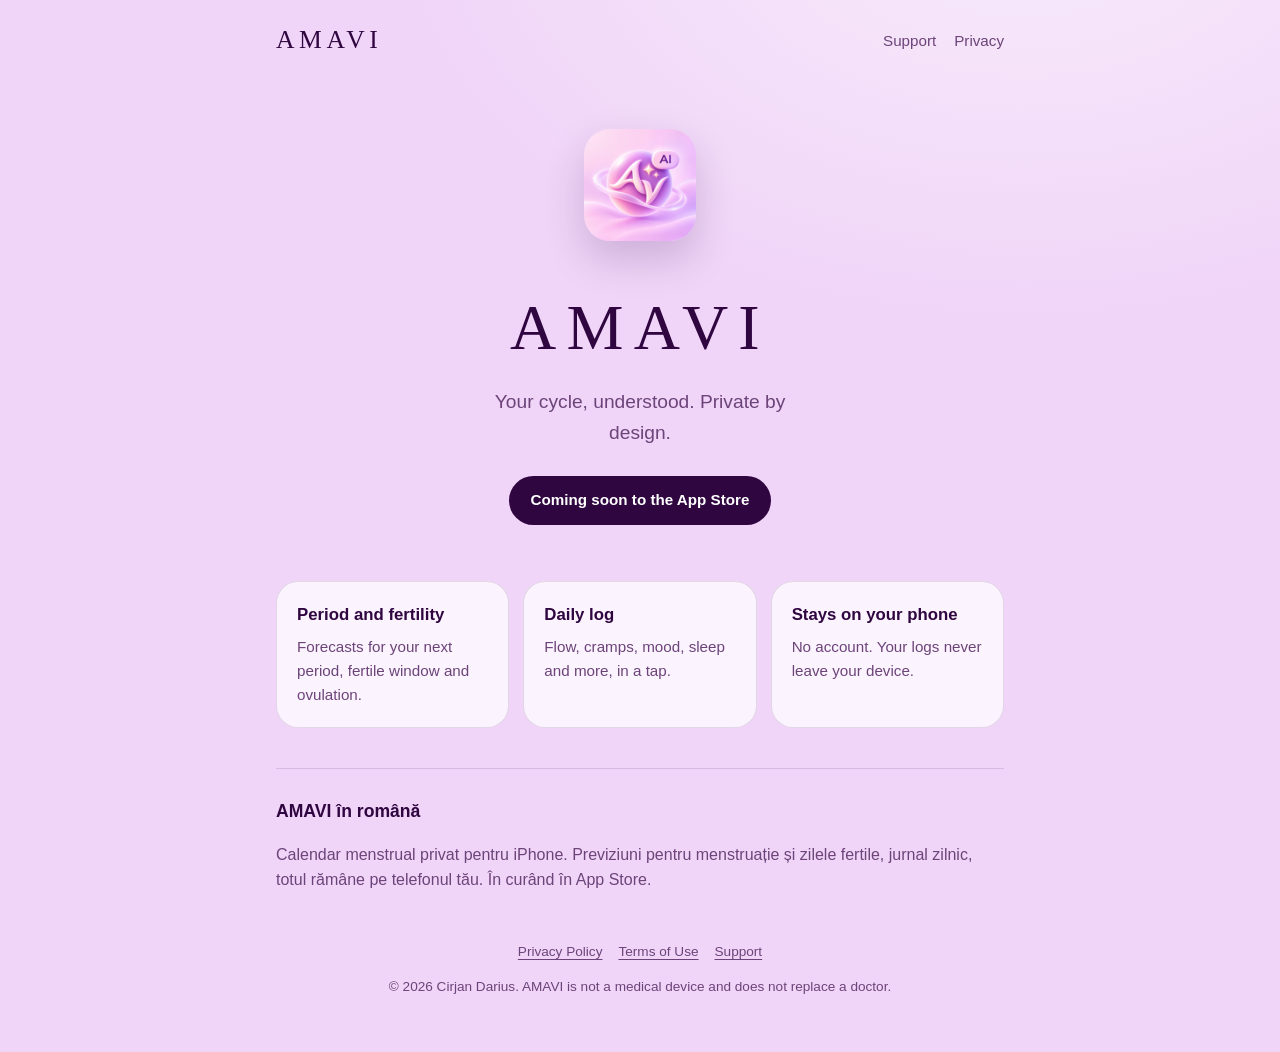
==== index.html @ 06cac695 "Add minimal Amavi site - landing, privacy, terms, support and app-ads.txt so amaviapp.com goes live " ====
<!doctype html>
<html lang="en">
<head>
    <meta charset="utf-8">
    <meta name="viewport" content="width=device-width, initial-scale=1">
    <title>AMAVI: Period Tracker</title>
    <meta name="description" content="AMAVI is a private period and cycle tracker for iPhone. Your logs stay on your phone.">
    <link rel="icon" type="image/png" sizes="32x32" href="favicon-32.png">
    <link rel="apple-touch-icon" href="apple-touch-icon.png">
    <link rel="stylesheet" href="styles.css">
</head>
<body>
    <header class="site">
        <a class="wordmark" href="./">AMAVI</a>
        <nav class="site"><a href="support.html">Support</a><a href="privacy.html">Privacy</a></nav>
    </header>
    <main class="wrap">
        <section class="hero">
            <img src="icon-256.png" alt="AMAVI app icon" width="112" height="112">
            <h1>AMAVI</h1>
            <p class="lead">Your cycle, understood. Private by design.</p>
            <span class="badge">Coming soon to the App Store</span>
        </section>
        <section class="cards" aria-label="Features">
            <div class="card"><h2>Period and fertility</h2><p>Forecasts for your next period, fertile window and ovulation.</p></div>
            <div class="card"><h2>Daily log</h2><p>Flow, cramps, mood, sleep and more, in a tap.</p></div>
            <div class="card"><h2>Stays on your phone</h2><p>No account. Your logs never leave your device.</p></div>
        </section>
        <section class="ro" lang="ro">
            <h2>AMAVI în română</h2>
            <p>Calendar menstrual privat pentru iPhone. Previziuni pentru menstruație și zilele fertile, jurnal zilnic, totul rămâne pe telefonul tău. În curând în App Store.</p>
        </section>
    </main>
    <footer class="site">
        <a href="privacy.html">Privacy Policy</a><a href="terms.html">Terms of Use</a><a href="support.html">Support</a>
        <p>&copy; 2026 Cirjan Darius. AMAVI is not a medical device and does not replace a doctor.</p>
    </footer>
</body>
</html>
---- styles.css ----
/* amaviapp.com: one small stylesheet, Amavi colors (lavender, plum, rose). No JavaScript. */
:root {
    --bg: #f0d5f8;
    --bg-2: #f8ecfb;
    --card: rgba(255, 255, 255, 0.72);
    --ink: #2f0640;
    --sub: #6c4479;
    --rose: #e97fa8;
    --lilac: #c7a7e8;
    --line: rgba(47, 6, 64, 0.12);
    --radius: 22px;
    --gutter: 16px;
    --max: 760px;
    --font: -apple-system, BlinkMacSystemFont, "SF Pro Text", "Segoe UI", Roboto, "Helvetica Neue", Arial, sans-serif;
    --serif: "Didot", "Bodoni 72", "Playfair Display", Georgia, serif;
    color-scheme: light;
}
*, *::before, *::after { box-sizing: border-box; }
html { -webkit-text-size-adjust: 100%; text-size-adjust: 100%; background: var(--bg); }
body {
    margin: 0;
    min-height: 100vh;
    font-family: var(--font);
    font-size: 1rem;
    line-height: 1.6;
    color: var(--ink);
    background: radial-gradient(900px 600px at 80% -10%, var(--bg-2), transparent 70%), var(--bg);
    -webkit-font-smoothing: antialiased;
}
a { color: var(--ink); text-underline-offset: 3px; }
a:hover { color: var(--rose); }
.wrap { max-width: var(--max); margin: 0 auto; padding: 0 var(--gutter); }
header.site {
    display: flex; align-items: center; justify-content: space-between;
    max-width: var(--max); margin: 0 auto; padding: 20px var(--gutter);
}
.wordmark { font-family: var(--serif); font-size: 1.6rem; letter-spacing: 0.18em; text-decoration: none; color: var(--ink); }
nav.site a { margin-left: 18px; font-size: 0.95rem; color: var(--sub); text-decoration: none; }
nav.site a:hover { color: var(--ink); }
.hero { text-align: center; padding: 48px 0 32px; }
.hero img { width: 112px; height: 112px; border-radius: 26px; box-shadow: 0 18px 40px rgba(47, 6, 64, 0.18); }
.hero h1 { font-family: var(--serif); font-weight: 400; font-size: clamp(2.6rem, 9vw, 4rem); letter-spacing: 0.16em; margin: 28px 0 8px; }
.hero p.lead { font-size: 1.2rem; color: var(--sub); margin: 0 auto; max-width: 30ch; }
.badge {
    display: inline-block; margin-top: 28px; padding: 12px 22px; border-radius: 999px;
    background: var(--ink); color: #fff; font-weight: 600; font-size: 0.95rem;
}
.cards { display: grid; gap: 14px; grid-template-columns: repeat(auto-fit, minmax(210px, 1fr)); margin: 24px 0 40px; }
.card { background: var(--card); border: 1px solid var(--line); border-radius: var(--radius); padding: 20px; }
.card h2 { font-size: 1.05rem; margin: 0 0 6px; }
.card p { margin: 0; color: var(--sub); font-size: 0.95rem; }
.ro { border-top: 1px solid var(--line); padding: 28px 0 8px; color: var(--sub); }
.ro h2 { color: var(--ink); font-size: 1.1rem; margin: 0 0 6px; }
article.doc { background: var(--card); border: 1px solid var(--line); border-radius: var(--radius); padding: 28px 24px; margin: 16px 0 40px; }
article.doc h1 { font-family: var(--serif); font-weight: 400; letter-spacing: 0.06em; font-size: 2rem; margin: 0 0 4px; }
article.doc h2 { font-size: 1.15rem; margin: 28px 0 6px; }
article.doc p, article.doc li { color: #3d1650; }
article.doc .meta { color: var(--sub); font-size: 0.9rem; margin: 0 0 18px; }
article.doc .lang { font-size: 0.9rem; }
footer.site { max-width: var(--max); margin: 0 auto; padding: 24px var(--gutter) 40px; color: var(--sub); font-size: 0.85rem; text-align: center; }
footer.site a { color: var(--sub); margin: 0 8px; }
@media (max-width: 520px) {
    nav.site a { margin-left: 12px; font-size: 0.9rem; }
    article.doc { padding: 22px 16px; }
}
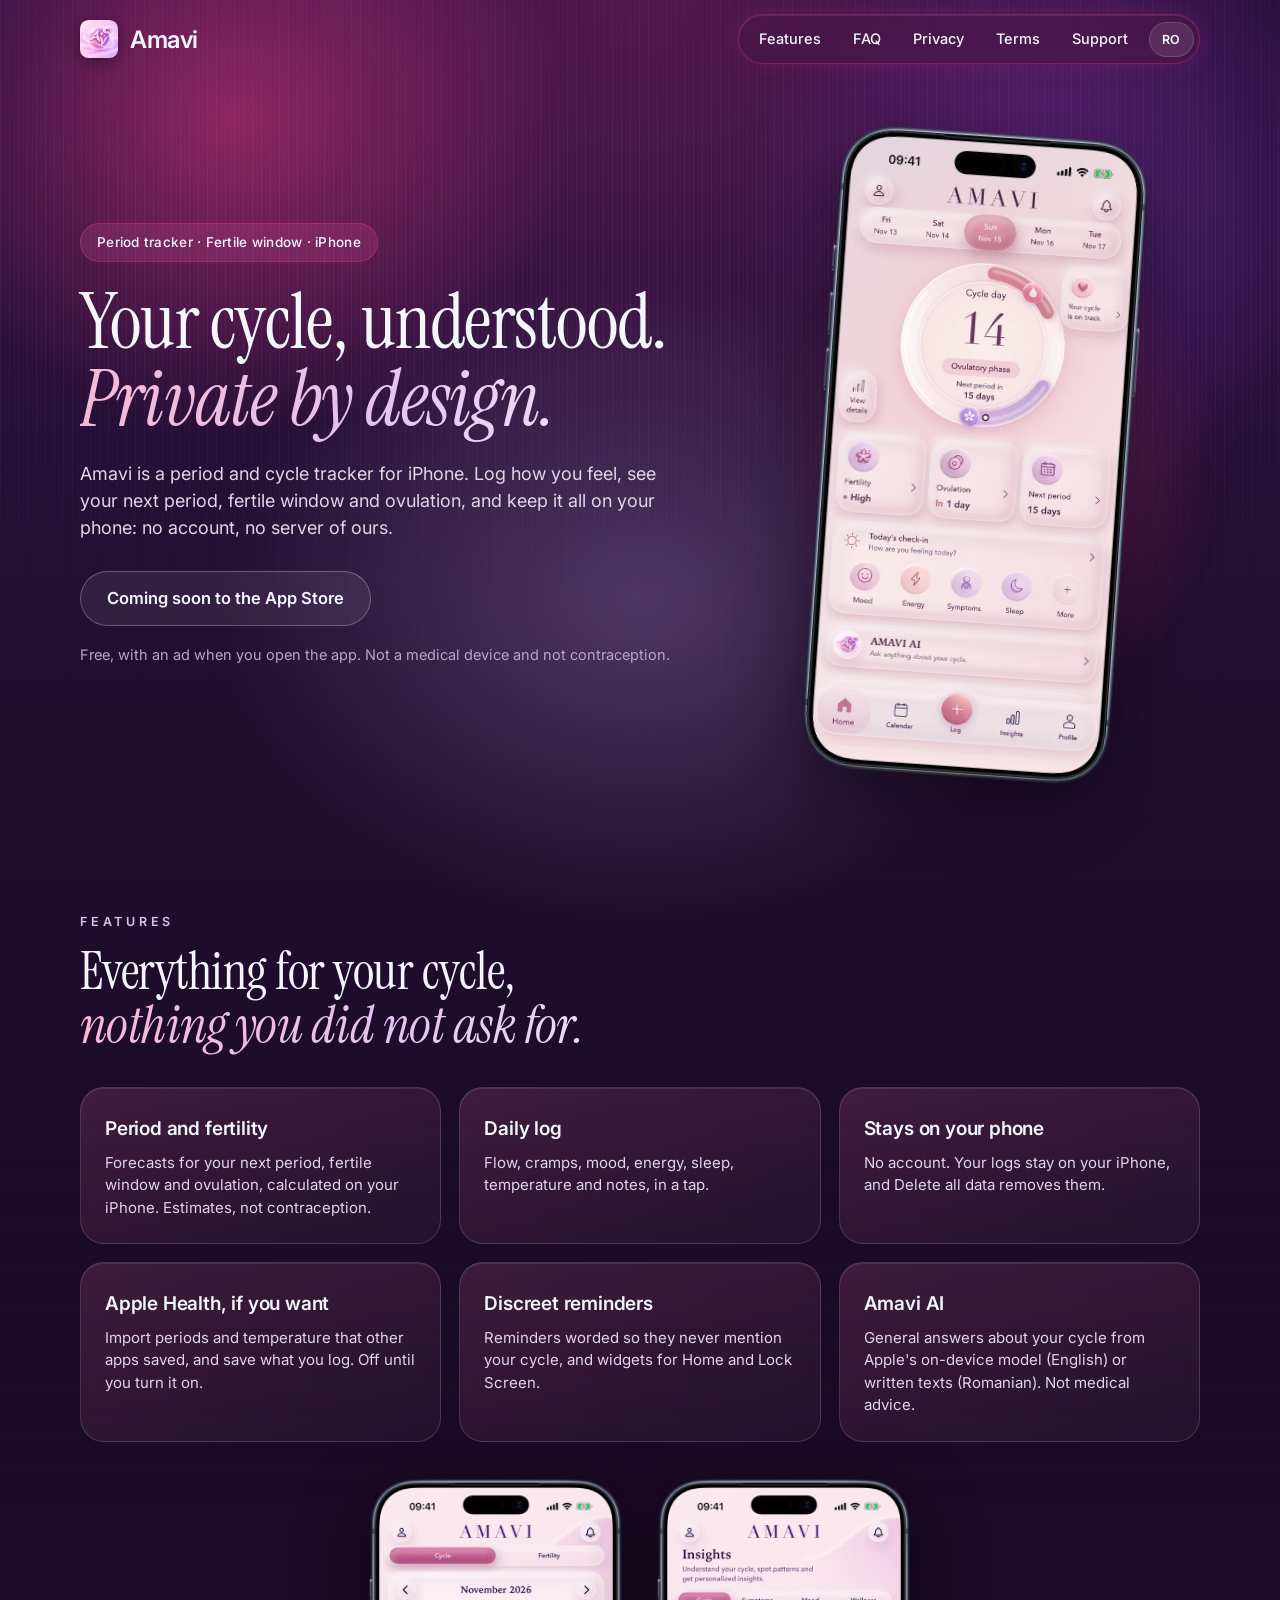
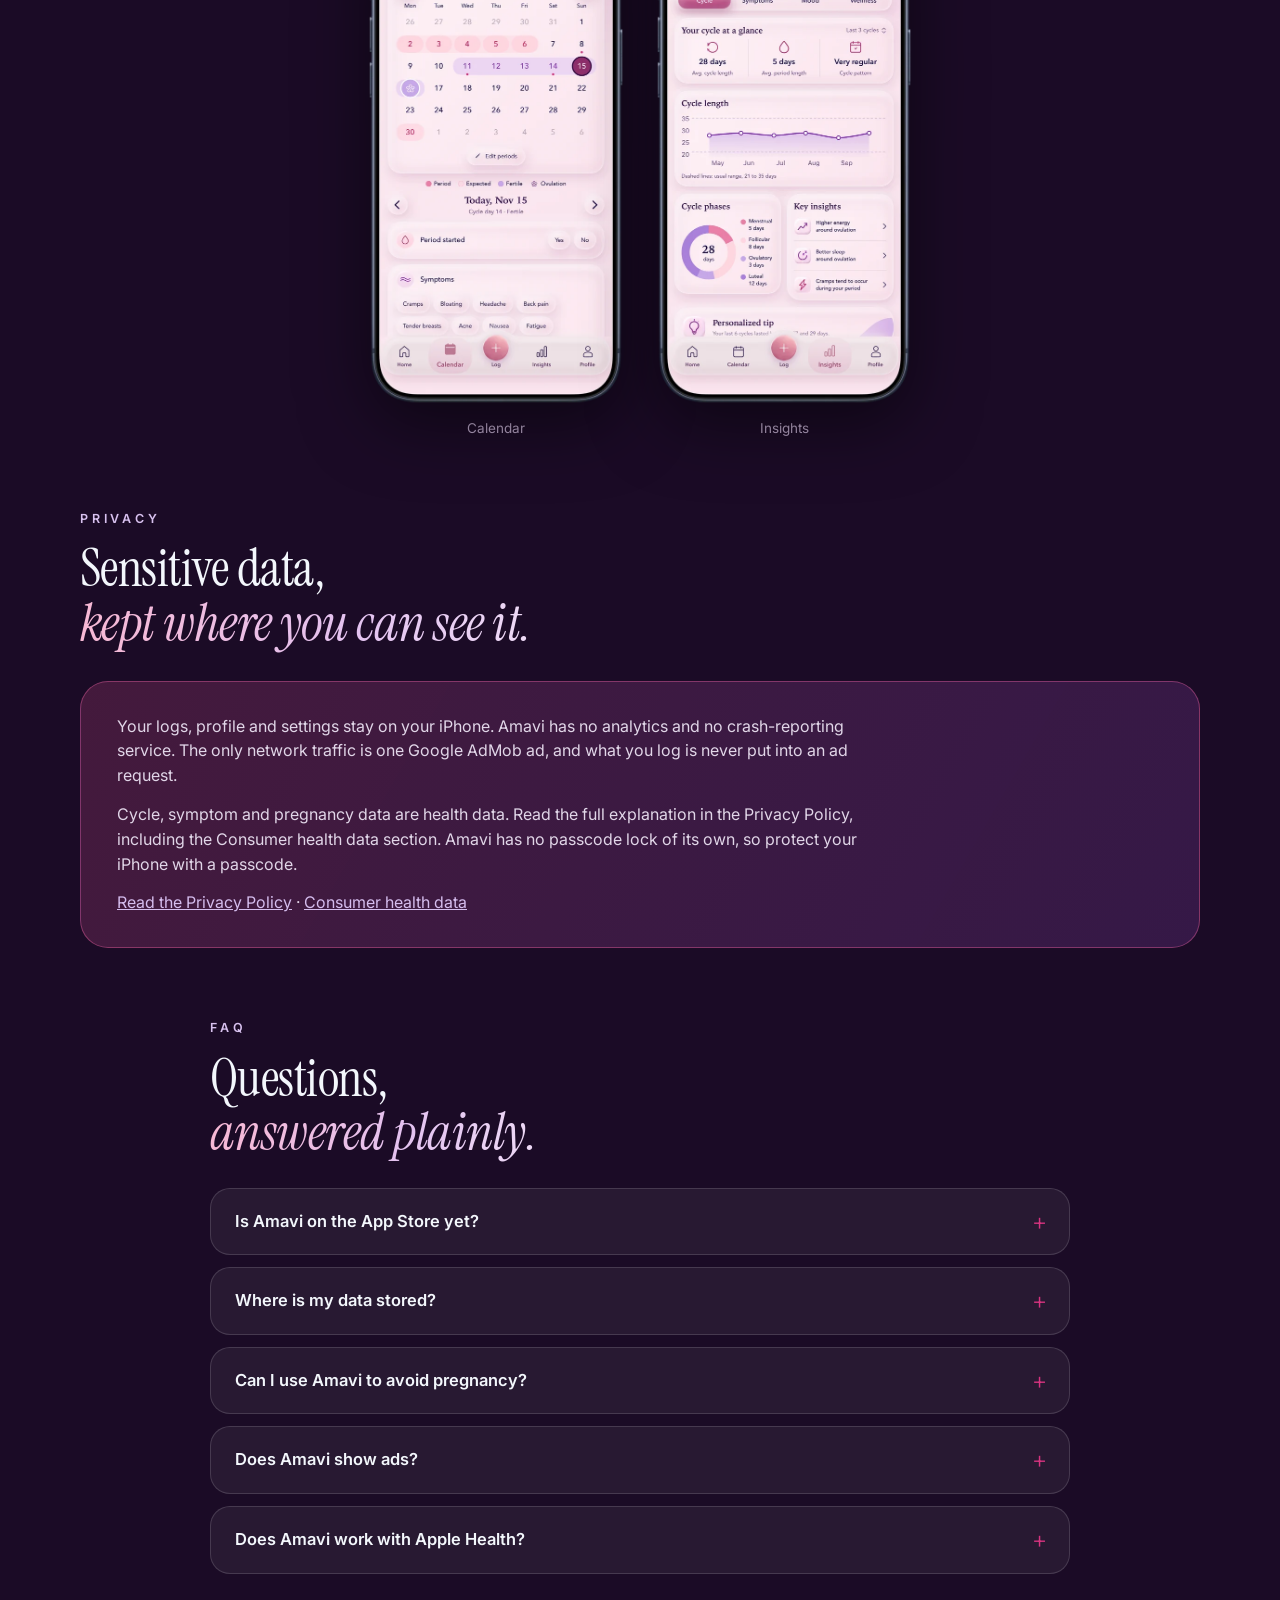
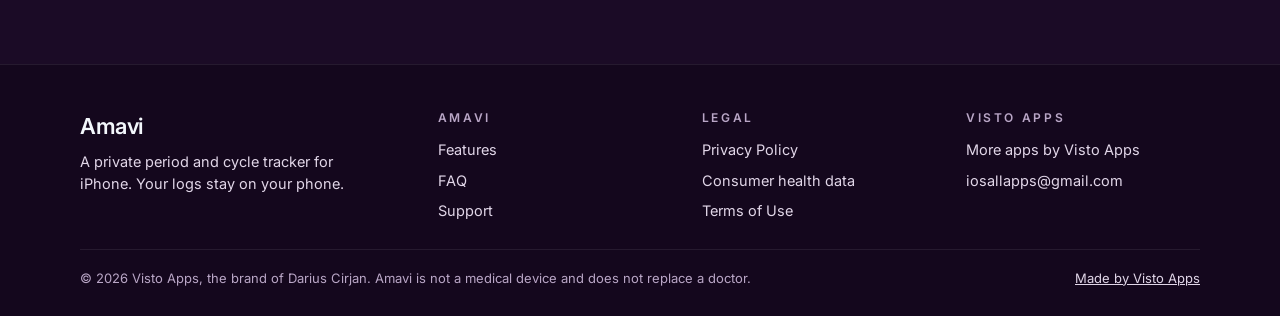
==== commit e2c87679: "Redesign site in the Visto style - aurora in the app palette, glass cards, real app screens, bilingu" ====
--- a/index.html
+++ b/index.html
@@ -1,39 +1,158 @@
-<!doctype html>
-<html lang="en">
+<!DOCTYPE html>
+<html lang="en" data-lang-fixed="en">
 <head>
-    <meta charset="utf-8">
-    <meta name="viewport" content="width=device-width, initial-scale=1">
-    <title>AMAVI: Period Tracker</title>
-    <meta name="description" content="AMAVI is a private period and cycle tracker for iPhone. Your logs stay on your phone.">
+    <meta charset="UTF-8">
+    <meta name="viewport" content="width=device-width, initial-scale=1.0">
+    <title data-en="Amavi: Period Tracker and Cycle Calendar" data-ro="Amavi: calendar menstrual și tracker de ciclu">Amavi: Period Tracker and Cycle Calendar</title>
+    <meta name="description" content="Amavi is a private period tracker and cycle calendar for iPhone: next period, fertile window, ovulation and a daily log. Your logs stay on your phone. Coming soon." data-ro="Amavi este un calendar menstrual privat pentru iPhone: următoarea menstruație, fereastra fertilă, ovulația și jurnal zilnic. Jurnalul rămâne pe telefonul tău. În curând.">
+    <meta name="author" content="Visto Apps">
+    <meta name="robots" content="index, follow">
+    <link rel="canonical" href="https://amaviapp.com/">
+    <link rel="alternate" hreflang="en" href="https://amaviapp.com/">
+    <link rel="alternate" hreflang="ro" href="https://amaviapp.com/ro/">
+    <link rel="alternate" hreflang="x-default" href="https://amaviapp.com/">
+    <meta property="og:title" content="Amavi: private period and cycle tracker for iPhone" data-ro="Amavi: calendar menstrual și de ciclu privat pentru iPhone">
+    <meta property="og:description" content="Period, fertile window and ovulation forecasts and a daily log. Your logs stay on your iPhone. Coming soon to the App Store." data-ro="Previziuni pentru menstruație, fereastra fertilă și ovulație și jurnal zilnic. Jurnalul rămâne pe iPhone. În curând în App Store.">
+    <meta property="og:type" content="website">
+    <meta property="og:url" content="https://amaviapp.com/">
+    <meta property="og:site_name" content="Amavi">
+    <meta property="og:image" content="https://amaviapp.com/og-image.jpg">
+    <meta property="og:image:width" content="1200">
+    <meta property="og:image:height" content="630">
+    <meta property="og:locale" content="en_GB">
+    <meta property="og:locale:alternate" content="ro_RO">
+    <meta name="twitter:card" content="summary_large_image">
+    <meta name="twitter:title" content="Amavi: private period and cycle tracker for iPhone" data-ro="Amavi: calendar menstrual și de ciclu privat pentru iPhone">
+    <meta name="twitter:description" content="Period, fertile window and ovulation forecasts and a daily log. Your logs stay on your iPhone. Coming soon to the App Store." data-ro="Previziuni pentru menstruație, fereastra fertilă și ovulație și jurnal zilnic. Jurnalul rămâne pe iPhone. În curând în App Store.">
+    <meta name="twitter:image" content="https://amaviapp.com/og-image.jpg">
     <link rel="icon" type="image/png" sizes="32x32" href="favicon-32.png">
+    <link rel="icon" type="image/x-icon" href="favicon.ico">
     <link rel="apple-touch-icon" href="apple-touch-icon.png">
-    <link rel="stylesheet" href="styles.css">
+    <meta name="theme-color" content="#1b0b26">
+    <meta name="apple-mobile-web-app-title" content="Amavi">
+    <link rel="preload" href="assets/fonts/instrument-serif.woff2" as="font" type="font/woff2" crossorigin>
+    <link rel="preload" href="assets/fonts/inter.woff2" as="font" type="font/woff2" crossorigin>
+    <link rel="preload" href="img/phone/home.webp" as="image" type="image/webp" fetchpriority="high">
+    <link rel="stylesheet" href="styles.css?v=20261115a">
+    <script type="application/ld+json">{"@context": "https://schema.org", "@graph": [{"@type": "MobileApplication", "@id": "https://amaviapp.com/#app", "name": "Amavi", "alternateName": "Amavi: Period Tracker", "description": "Private period and cycle tracker for iPhone: log your cycle and get forecasts for your next period, fertile window and ovulation. Your logs stay on your iPhone.", "operatingSystem": "iOS 18.0 or later", "applicationCategory": "HealthApplication", "url": "https://amaviapp.com/", "image": "https://amaviapp.com/img/icon-256.webp", "screenshot": ["https://amaviapp.com/img/phone/home.webp", "https://amaviapp.com/img/phone/calendar.webp", "https://amaviapp.com/img/phone/insights.webp"], "inLanguage": ["en", "ro"], "author": {"@id": "https://vistoapps.com/#org"}, "publisher": {"@id": "https://vistoapps.com/#org"}}, {"@type": "Organization", "@id": "https://vistoapps.com/#org", "name": "Visto Apps", "url": "https://vistoapps.com", "email": "iosallapps@gmail.com", "founder": {"@type": "Person", "name": "Darius Cirjan"}}, {"@type": "WebSite", "@id": "https://amaviapp.com/#site", "url": "https://amaviapp.com/", "name": "Amavi", "publisher": {"@id": "https://vistoapps.com/#org"}, "inLanguage": ["en", "ro"]}]}</script>
+    <script src="animations.js?v=20261115a" defer></script>
+    <script type="application/ld+json" data-gen="faq">{"@context": "https://schema.org", "@type": "FAQPage", "mainEntity": [{"@type": "Question", "name": "Is Amavi on the App Store yet?", "acceptedAnswer": {"@type": "Answer", "text": "Not yet. Amavi is coming soon to the App Store for iPhone (iOS 18 or later)."}}, {"@type": "Question", "name": "Where is my data stored?", "acceptedAnswer": {"@type": "Answer", "text": "Only on your iPhone. There is no account and no server of ours that receives your logs. In the app, Profile, Delete all data removes everything. See the Privacy Policy for details, including Apple Health and backups."}}, {"@type": "Question", "name": "Can I use Amavi to avoid pregnancy?", "acceptedAnswer": {"@type": "Answer", "text": "No. Amavi is not a contraceptive and not a medical device. Predictions of your period, fertile window and ovulation are estimates and can be wrong. Talk to a doctor about contraception."}}, {"@type": "Question", "name": "Does Amavi show ads?", "acceptedAnswer": {"@type": "Answer", "text": "Yes. Amavi is free and shows one full-screen ad from Google AdMob when you open the app or come back to it. What you log is never put into an ad request. You can change your ad choices in Profile, Ad privacy choices (where the consent form applies) and in iOS Settings, Privacy & Security, Tracking."}}, {"@type": "Question", "name": "Does Amavi work with Apple Health?", "acceptedAnswer": {"@type": "Answer", "text": "Optionally. If you switch on Profile, Apple Health, Amavi reads periods, spotting, basal body temperature, ovulation and pregnancy tests and sexual activity that other apps saved, and saves what you log. It stays on your iPhone and you can turn it off at any time."}}]}</script>
 </head>
 <body>
-    <header class="site">
-        <a class="wordmark" href="./">AMAVI</a>
-        <nav class="site"><a href="support.html">Support</a><a href="privacy.html">Privacy</a></nav>
+    <a href="#main" class="skip-link" data-en="Skip to main content" data-ro="Sari la conținutul principal">Skip to main content</a>
+    <div class="animated-bg" aria-hidden="true"></div>
+    <header>
+        <div class="container">
+            <a href="./" class="logo"><img src="img/icon.webp" alt="" width="38" height="38">Amavi</a>
+            <button class="mobile-menu-btn" aria-label="Toggle menu" aria-expanded="false">
+                <svg width="24" height="24" viewBox="0 0 24 24" fill="none" stroke="currentColor" stroke-width="2" stroke-linecap="round" stroke-linejoin="round" aria-hidden="true"><line x1="3" y1="6" x2="21" y2="6"></line><line x1="3" y1="12" x2="21" y2="12"></line><line x1="3" y1="18" x2="21" y2="18"></line></svg>
+            </button>
+            <nav aria-label="Main">
+            <ul class="nav-links">
+                <li><a href="index.html#features" data-en="Features" data-ro="Funcții">Features</a></li>
+                <li><a href="index.html#faq" data-en="FAQ" data-ro="Întrebări">FAQ</a></li>
+                <li><a href="privacy.html" data-en="Privacy" data-ro="Confidențialitate">Privacy</a></li>
+                <li><a href="terms.html" data-en="Terms" data-ro="Termeni">Terms</a></li>
+                <li><a href="support.html" data-en="Support" data-ro="Suport">Support</a></li>
+                <li><button id="lang-toggle" class="lang-btn" aria-label="Switch language">RO</button></li>
+            </ul>
+            </nav>
+        </div>
     </header>
-    <main class="wrap">
+    <main id="main">
         <section class="hero">
-            <img src="icon-256.png" alt="AMAVI app icon" width="112" height="112">
-            <h1>AMAVI</h1>
-            <p class="lead">Your cycle, understood. Private by design.</p>
-            <span class="badge">Coming soon to the App Store</span>
+            <div class="container">
+                <div class="hero-content">
+                    <p class="hero-pill" data-en="Period tracker · Fertile window · iPhone" data-ro="Calendar menstrual · Fereastră fertilă · iPhone">Period tracker · Fertile window · iPhone</p>
+                    <h1 data-en="Your cycle, understood.&lt;br&gt;&lt;em&gt;Private by design.&lt;/em&gt;" data-ro="Ciclul tău, înțeles.&lt;br&gt;&lt;em&gt;Privat prin construcție.&lt;/em&gt;">Your cycle, understood.<br><em>Private by design.</em></h1>
+                    <p class="tagline" data-en="Amavi is a period and cycle tracker for iPhone. Log how you feel, see your next period, fertile window and ovulation, and keep it all on your phone: no account, no server of ours." data-ro="Amavi este un calendar menstrual și de ciclu pentru iPhone. Notezi cum te simți, vezi următoarea menstruație, fereastra fertilă și ovulația și păstrezi totul pe telefon: fără cont, fără server al nostru.">Amavi is a period and cycle tracker for iPhone. Log how you feel, see your next period, fertile window and ovulation, and keep it all on your phone: no account, no server of ours.</p>
+                    <div class="cta-buttons">
+                        <span class="btn-soon" role="note"><span data-en="Coming soon to the App Store" data-ro="În curând în App Store">Coming soon to the App Store</span></span>
+                    </div>
+                    <p class="trust-line" data-en="Free, with an ad when you open the app. Not a medical device and not contraception." data-ro="Gratuită, cu o reclamă la deschiderea aplicației. Nu este dispozitiv medical și nici contracepție.">Free, with an ad when you open the app. Not a medical device and not contraception.</p>
+                </div>
+                <figure class="hero-phone"><img src="img/phone/home.webp" width="560" height="1143" fetchpriority="high" alt="Amavi home screen with the cycle ring, fertility, ovulation and next period" data-en="Amavi home screen with the cycle ring, fertility, ovulation and next period" data-ro="Ecranul principal Amavi cu inelul ciclului, fertilitatea, ovulația și următoarea menstruație"></figure>
+            </div>
         </section>
-        <section class="cards" aria-label="Features">
-            <div class="card"><h2>Period and fertility</h2><p>Forecasts for your next period, fertile window and ovulation.</p></div>
-            <div class="card"><h2>Daily log</h2><p>Flow, cramps, mood, sleep and more, in a tap.</p></div>
-            <div class="card"><h2>Stays on your phone</h2><p>No account. Your logs never leave your device.</p></div>
+        <section class="features" id="features">
+            <div class="container">
+                <span class="section-label" data-en="Features" data-ro="Funcții">Features</span>
+                <h2 data-en="Everything for your cycle,&lt;br&gt;&lt;em&gt;nothing you did not ask for.&lt;/em&gt;" data-ro="Tot ce ai nevoie pentru ciclu,&lt;br&gt;&lt;em&gt;nimic în plus.&lt;/em&gt;">Everything for your cycle,<br><em>nothing you did not ask for.</em></h2>
+                <div class="features-grid">
+                    <div class="feature-card"><h3 data-en="Period and fertility" data-ro="Menstruație și fertilitate">Period and fertility</h3><p data-en="Forecasts for your next period, fertile window and ovulation, calculated on your iPhone. Estimates, not contraception." data-ro="Previziuni pentru următoarea menstruație, fereastra fertilă și ovulație, calculate pe iPhone. Estimări, nu contracepție.">Forecasts for your next period, fertile window and ovulation, calculated on your iPhone. Estimates, not contraception.</p></div>
+                    <div class="feature-card"><h3 data-en="Daily log" data-ro="Jurnal zilnic">Daily log</h3><p data-en="Flow, cramps, mood, energy, sleep, temperature and notes, in a tap." data-ro="Flux, crampe, stare de spirit, energie, somn, temperatură și notițe, dintr-o atingere.">Flow, cramps, mood, energy, sleep, temperature and notes, in a tap.</p></div>
+                    <div class="feature-card"><h3 data-en="Stays on your phone" data-ro="Rămâne pe telefon">Stays on your phone</h3><p data-en="No account. Your logs stay on your iPhone, and Delete all data removes them." data-ro="Fără cont. Jurnalul rămâne pe iPhone, iar Șterge toate datele îl elimină.">No account. Your logs stay on your iPhone, and Delete all data removes them.</p></div>
+                    <div class="feature-card"><h3 data-en="Apple Health, if you want" data-ro="Apple Health, dacă vrei">Apple Health, if you want</h3><p data-en="Import periods and temperature that other apps saved, and save what you log. Off until you turn it on." data-ro="Importă menstruația și temperatura salvate de alte aplicații și salvează ce notezi. Oprit până îl pornești.">Import periods and temperature that other apps saved, and save what you log. Off until you turn it on.</p></div>
+                    <div class="feature-card"><h3 data-en="Discreet reminders" data-ro="Mementouri discrete">Discreet reminders</h3><p data-en="Reminders worded so they never mention your cycle, and widgets for Home and Lock Screen." data-ro="Mementouri formulate astfel încât să nu pomenească ciclul, plus widgeturi pentru Ecranul principal și Ecranul blocat.">Reminders worded so they never mention your cycle, and widgets for Home and Lock Screen.</p></div>
+                    <div class="feature-card"><h3 data-en="Amavi AI" data-ro="Amavi AI">Amavi AI</h3><p data-en="General answers about your cycle from Apple&#x27;s on-device model (English) or written texts (Romanian). Not medical advice." data-ro="Răspunsuri generale despre ciclu de la modelul Apple de pe dispozitiv (engleză) sau din texte scrise (română). Nu sunt sfat medical.">General answers about your cycle from Apple's on-device model (English) or written texts (Romanian). Not medical advice.</p></div>
+                </div>
+                <div class="screens">
+                    <figure><img src="img/phone/calendar.webp" width="560" height="1143" loading="lazy" alt="Amavi calendar with period and fertile days" data-en="Amavi calendar with period and fertile days" data-ro="Calendarul Amavi cu zilele de menstruație și fertile"><figcaption data-en="Calendar" data-ro="Calendar">Calendar</figcaption></figure>
+                    <figure><img src="img/phone/insights.webp" width="560" height="1143" loading="lazy" alt="Amavi insights from your logged cycles" data-en="Amavi insights from your logged cycles" data-ro="Insight-uri Amavi din ciclurile notate"><figcaption data-en="Insights" data-ro="Insight-uri">Insights</figcaption></figure>
+                </div>
+            </div>
         </section>
-        <section class="ro" lang="ro">
-            <h2>AMAVI în română</h2>
-            <p>Calendar menstrual privat pentru iPhone. Previziuni pentru menstruație și zilele fertile, jurnal zilnic, totul rămâne pe telefonul tău. În curând în App Store.</p>
+        <section class="privacy-section">
+            <div class="container">
+                <span class="section-label" data-en="Privacy" data-ro="Confidențialitate">Privacy</span>
+                <h2 data-en="Sensitive data,&lt;br&gt;&lt;em&gt;kept where you can see it.&lt;/em&gt;" data-ro="Date sensibile,&lt;br&gt;&lt;em&gt;păstrate unde le poți vedea.&lt;/em&gt;">Sensitive data,<br><em>kept where you can see it.</em></h2>
+                <div class="privacy-note">
+                    <p data-en="Your logs, profile and settings stay on your iPhone. Amavi has no analytics and no crash-reporting service. The only network traffic is one Google AdMob ad, and what you log is never put into an ad request." data-ro="Jurnalul, profilul și setările rămân pe iPhone. Amavi nu are servicii de statistici sau de rapoarte de erori. Singurul trafic de rețea este o reclamă Google AdMob, iar ce notezi nu ajunge niciodată într-o cerere de reclamă.">Your logs, profile and settings stay on your iPhone. Amavi has no analytics and no crash-reporting service. The only network traffic is one Google AdMob ad, and what you log is never put into an ad request.</p>
+                    <p data-en="Cycle, symptom and pregnancy data are health data. Read the full explanation in the Privacy Policy, including the Consumer health data section. Amavi has no passcode lock of its own, so protect your iPhone with a passcode." data-ro="Datele despre ciclu, simptome și sarcină sunt date de sănătate. Citește explicația completă în Politica de confidențialitate, inclusiv secțiunea Date de sănătate ale consumatorului. Amavi nu are blocare proprie cu cod, așa că protejează iPhone-ul cu un cod.">Cycle, symptom and pregnancy data are health data. Read the full explanation in the Privacy Policy, including the Consumer health data section. Amavi has no passcode lock of its own, so protect your iPhone with a passcode.</p>
+                    <p><a href="privacy.html" data-en="Read the Privacy Policy" data-ro="Citește Politica de confidențialitate">Read the Privacy Policy</a> · <a href="privacy.html#consumer-health-data" data-en="Consumer health data" data-ro="Date de sănătate ale consumatorului">Consumer health data</a></p>
+                </div>
+            </div>
+        </section>
+        <section class="faq" id="faq">
+            <div class="container">
+                <span class="section-label" data-en="FAQ" data-ro="Întrebări">FAQ</span>
+                <h2 data-en="Questions,&lt;br&gt;&lt;em&gt;answered plainly.&lt;/em&gt;" data-ro="Întrebări,&lt;br&gt;&lt;em&gt;cu răspunsuri clare.&lt;/em&gt;">Questions,<br><em>answered plainly.</em></h2>
+                <div class="faq-list">
+                    <details class="faq-item"><summary data-en="Is Amavi on the App Store yet?" data-ro="Amavi este deja în App Store?">Is Amavi on the App Store yet?</summary><p data-en="Not yet. Amavi is coming soon to the App Store for iPhone (iOS 18 or later)." data-ro="Încă nu. Amavi vine în curând în App Store pentru iPhone (iOS 18 sau mai nou).">Not yet. Amavi is coming soon to the App Store for iPhone (iOS 18 or later).</p></details>
+                    <details class="faq-item"><summary data-en="Where is my data stored?" data-ro="Unde sunt stocate datele mele?">Where is my data stored?</summary><p data-en="Only on your iPhone. There is no account and no server of ours that receives your logs. In the app, Profile, Delete all data removes everything. See the Privacy Policy for details, including Apple Health and backups." data-ro="Doar pe iPhone-ul tău. Nu există cont și nici server al nostru care să primească jurnalul. În aplicație, Profil, Șterge toate datele elimină tot. Vezi Politica de confidențialitate pentru detalii, inclusiv despre Apple Health și copiile de siguranță.">Only on your iPhone. There is no account and no server of ours that receives your logs. In the app, Profile, Delete all data removes everything. See the Privacy Policy for details, including Apple Health and backups.</p></details>
+                    <details class="faq-item"><summary data-en="Can I use Amavi to avoid pregnancy?" data-ro="Pot folosi Amavi ca să evit o sarcină?">Can I use Amavi to avoid pregnancy?</summary><p data-en="No. Amavi is not a contraceptive and not a medical device. Predictions of your period, fertile window and ovulation are estimates and can be wrong. Talk to a doctor about contraception." data-ro="Nu. Amavi nu este un contraceptiv și nici un dispozitiv medical. Previziunile pentru menstruație, fereastra fertilă și ovulație sunt estimări și pot fi greșite. Discută cu medicul despre contracepție.">No. Amavi is not a contraceptive and not a medical device. Predictions of your period, fertile window and ovulation are estimates and can be wrong. Talk to a doctor about contraception.</p></details>
+                    <details class="faq-item"><summary data-en="Does Amavi show ads?" data-ro="Amavi afișează reclame?">Does Amavi show ads?</summary><p data-en="Yes. Amavi is free and shows one full-screen ad from Google AdMob when you open the app or come back to it. What you log is never put into an ad request. You can change your ad choices in Profile, Ad privacy choices (where the consent form applies) and in iOS Settings, Privacy &amp; Security, Tracking." data-ro="Da. Amavi este gratuită și afișează o reclamă pe tot ecranul de la Google AdMob când deschizi aplicația sau te întorci în ea. Ce notezi nu ajunge niciodată într-o cerere de reclamă. Alegerile pentru reclame se schimbă în Profil, Opțiuni de confidențialitate pentru reclame (unde se aplică formularul de consimțământ) și în Setări iOS, Confidențialitate și securitate, Urmărire.">Yes. Amavi is free and shows one full-screen ad from Google AdMob when you open the app or come back to it. What you log is never put into an ad request. You can change your ad choices in Profile, Ad privacy choices (where the consent form applies) and in iOS Settings, Privacy & Security, Tracking.</p></details>
+                    <details class="faq-item"><summary data-en="Does Amavi work with Apple Health?" data-ro="Funcționează Amavi cu Apple Health?">Does Amavi work with Apple Health?</summary><p data-en="Optionally. If you switch on Profile, Apple Health, Amavi reads periods, spotting, basal body temperature, ovulation and pregnancy tests and sexual activity that other apps saved, and saves what you log. It stays on your iPhone and you can turn it off at any time." data-ro="Opțional. Dacă pornești Profil, Apple Health, Amavi citește menstruația, sângerările intermenstruale, temperatura bazală, testele de ovulație și de sarcină și activitatea sexuală salvate de alte aplicații și salvează ce notezi. Totul rămâne pe iPhone și poți opri oricând.">Optionally. If you switch on Profile, Apple Health, Amavi reads periods, spotting, basal body temperature, ovulation and pregnancy tests and sexual activity that other apps saved, and saves what you log. It stays on your iPhone and you can turn it off at any time.</p></details>
+                </div>
+            </div>
         </section>
     </main>
-    <footer class="site">
-        <a href="privacy.html">Privacy Policy</a><a href="terms.html">Terms of Use</a><a href="support.html">Support</a>
-        <p>&copy; 2026 Cirjan Darius. AMAVI is not a medical device and does not replace a doctor.</p>
+    <footer>
+        <div class="container">
+            <div class="footer-content">
+                <div class="footer-section">
+                    <h3>Amavi</h3>
+                    <p data-en="A private period and cycle tracker for iPhone. Your logs stay on your phone." data-ro="Un calendar menstrual și de ciclu privat pentru iPhone. Jurnalul tău rămâne pe telefon.">A private period and cycle tracker for iPhone. Your logs stay on your phone.</p>
+                </div>
+                <div class="footer-section">
+                    <h4 data-en="Amavi" data-ro="Amavi">Amavi</h4>
+                    <ul>
+                        <li><a href="index.html#features" data-en="Features" data-ro="Funcții">Features</a></li>
+                        <li><a href="index.html#faq" data-en="FAQ" data-ro="Întrebări">FAQ</a></li>
+                        <li><a href="support.html" data-en="Support" data-ro="Suport">Support</a></li>
+                    </ul>
+                </div>
+                <div class="footer-section">
+                    <h4 data-en="Legal" data-ro="Legal">Legal</h4>
+                    <ul>
+                        <li><a href="privacy.html" data-en="Privacy Policy" data-ro="Politica de confidențialitate">Privacy Policy</a></li>
+                        <li><a href="privacy.html#consumer-health-data" data-en="Consumer health data" data-ro="Date de sănătate ale consumatorului">Consumer health data</a></li>
+                        <li><a href="terms.html" data-en="Terms of Use" data-ro="Termeni de utilizare">Terms of Use</a></li>
+                    </ul>
+                </div>
+                <div class="footer-section">
+                    <h4>Visto Apps</h4>
+                    <ul>
+                        <li><a href="https://vistoapps.com/apps.html" data-en="More apps by Visto Apps" data-ro="Mai multe aplicații Visto Apps">More apps by Visto Apps</a></li>
+                        <li><a href="mailto:iosallapps@gmail.com">iosallapps@gmail.com</a></li>
+                    </ul>
+                </div>
+            </div>
+            <div class="footer-bottom">
+                <span data-en="© 2026 Visto Apps, the brand of Darius Cirjan. Amavi is not a medical device and does not replace a doctor." data-ro="© 2026 Visto Apps, marca lui Darius Cirjan. Amavi nu este un dispozitiv medical și nu înlocuiește medicul.">© 2026 Visto Apps, the brand of Darius Cirjan. Amavi is not a medical device and does not replace a doctor.</span>
+                <a href="https://vistoapps.com" rel="noopener" data-en="Made by Visto Apps" data-ro="Făcut de Visto Apps">Made by Visto Apps</a>
+            </div>
+        </div>
     </footer>
 </body>
 </html>
--- a/styles.css
+++ b/styles.css
@@ -1,65 +1,363 @@
-/* amaviapp.com: one small stylesheet, Amavi colors (lavender, plum, rose). No JavaScript. */
+/* Amavi. Visto Apps style: dark aurora in the app's colors, glass surfaces,
+   Instrument Serif headlines, Inter text. Shared kit: ~/Developer/visto-apps. */
+
+@font-face { font-family: "Instrument Serif"; src: url("assets/fonts/instrument-serif.woff2") format("woff2"); font-weight: 400; font-style: normal; font-display: swap; }
+@font-face { font-family: "Instrument Serif"; src: url("assets/fonts/instrument-serif-italic.woff2") format("woff2"); font-weight: 400; font-style: italic; font-display: swap; }
+@font-face { font-family: "Inter"; src: url("assets/fonts/inter.woff2") format("woff2"); font-weight: 100 900; font-style: normal; font-display: swap; }
+
 :root {
-    --bg: #f0d5f8;
-    --bg-2: #f8ecfb;
-    --card: rgba(255, 255, 255, 0.72);
-    --ink: #2f0640;
-    --sub: #6c4479;
-    --rose: #e97fa8;
-    --lilac: #c7a7e8;
-    --line: rgba(47, 6, 64, 0.12);
-    --radius: 22px;
-    --gutter: 16px;
-    --max: 760px;
-    --font: -apple-system, BlinkMacSystemFont, "SF Pro Text", "Segoe UI", Roboto, "Helvetica Neue", Arial, sans-serif;
-    --serif: "Didot", "Bodoni 72", "Playfair Display", Georgia, serif;
-    color-scheme: light;
-}
+  color-scheme: dark;
+  /* app palette: the only block that changes between app sites */
+  --c1: #d6337f;          /* primary, Amavi rose (AmaviPalette.tabSelected) */
+  --c2: #c7a7e8;          /* secondary, lilac (fertileArc) */
+  --c3: #7a2da6;          /* depth, plum (fertileInk) */
+  --accent-a: #f7b8d4;    /* italic headline gradient */
+  --accent-b: #e3c2f0;
+  --on-c1: #3a0720;       /* text on the primary button */
+  /* shared */
+  --bg: #1b0b26;
+  --bg-2: #2c1140;
+  --text: #f3f7fc;
+  --text-2: #e1d6e8;
+  --text-3: #b9a6c6;
+  --glass: rgba(255, 255, 255, 0.06);
+  --glass-strong: rgba(255, 255, 255, 0.10);
+  --glass-line: rgba(255, 255, 255, 0.14);
+  --glass-line-2: rgba(255, 255, 255, 0.26);
+  --divider: rgba(255, 255, 255, 0.14);
+  --serif: "Instrument Serif", "Iowan Old Style", Georgia, serif;
+  --sans: "Inter", -apple-system, BlinkMacSystemFont, "Segoe UI", Roboto, sans-serif;
+  --radius: 28px;
+  --radius-sm: 20px;
+  --max: 1120px;
+  --gutter: 40px;
+  --ease: cubic-bezier(.2, .7, .2, 1);
+  /* legacy names still used inline by a few elements */
+  --text-primary: var(--text);
+  --text-secondary: var(--text-2);
+  --border-light: var(--glass-line);
+}
+
 *, *::before, *::after { box-sizing: border-box; }
-html { -webkit-text-size-adjust: 100%; text-size-adjust: 100%; background: var(--bg); }
+html { -webkit-text-size-adjust: 100%; text-size-adjust: 100%; overflow-x: clip; scroll-behavior: smooth; }
 body {
-    margin: 0;
-    min-height: 100vh;
-    font-family: var(--font);
-    font-size: 1rem;
-    line-height: 1.6;
-    color: var(--ink);
-    background: radial-gradient(900px 600px at 80% -10%, var(--bg-2), transparent 70%), var(--bg);
-    -webkit-font-smoothing: antialiased;
-}
-a { color: var(--ink); text-underline-offset: 3px; }
-a:hover { color: var(--rose); }
-.wrap { max-width: var(--max); margin: 0 auto; padding: 0 var(--gutter); }
-header.site {
-    display: flex; align-items: center; justify-content: space-between;
-    max-width: var(--max); margin: 0 auto; padding: 20px var(--gutter);
-}
-.wordmark { font-family: var(--serif); font-size: 1.6rem; letter-spacing: 0.18em; text-decoration: none; color: var(--ink); }
-nav.site a { margin-left: 18px; font-size: 0.95rem; color: var(--sub); text-decoration: none; }
-nav.site a:hover { color: var(--ink); }
-.hero { text-align: center; padding: 48px 0 32px; }
-.hero img { width: 112px; height: 112px; border-radius: 26px; box-shadow: 0 18px 40px rgba(47, 6, 64, 0.18); }
-.hero h1 { font-family: var(--serif); font-weight: 400; font-size: clamp(2.6rem, 9vw, 4rem); letter-spacing: 0.16em; margin: 28px 0 8px; }
-.hero p.lead { font-size: 1.2rem; color: var(--sub); margin: 0 auto; max-width: 30ch; }
-.badge {
-    display: inline-block; margin-top: 28px; padding: 12px 22px; border-radius: 999px;
-    background: var(--ink); color: #fff; font-weight: 600; font-size: 0.95rem;
-}
-.cards { display: grid; gap: 14px; grid-template-columns: repeat(auto-fit, minmax(210px, 1fr)); margin: 24px 0 40px; }
-.card { background: var(--card); border: 1px solid var(--line); border-radius: var(--radius); padding: 20px; }
-.card h2 { font-size: 1.05rem; margin: 0 0 6px; }
-.card p { margin: 0; color: var(--sub); font-size: 0.95rem; }
-.ro { border-top: 1px solid var(--line); padding: 28px 0 8px; color: var(--sub); }
-.ro h2 { color: var(--ink); font-size: 1.1rem; margin: 0 0 6px; }
-article.doc { background: var(--card); border: 1px solid var(--line); border-radius: var(--radius); padding: 28px 24px; margin: 16px 0 40px; }
-article.doc h1 { font-family: var(--serif); font-weight: 400; letter-spacing: 0.06em; font-size: 2rem; margin: 0 0 4px; }
-article.doc h2 { font-size: 1.15rem; margin: 28px 0 6px; }
-article.doc p, article.doc li { color: #3d1650; }
-article.doc .meta { color: var(--sub); font-size: 0.9rem; margin: 0 0 18px; }
-article.doc .lang { font-size: 0.9rem; }
-footer.site { max-width: var(--max); margin: 0 auto; padding: 24px var(--gutter) 40px; color: var(--sub); font-size: 0.85rem; text-align: center; }
-footer.site a { color: var(--sub); margin: 0 8px; }
-@media (max-width: 520px) {
-    nav.site a { margin-left: 12px; font-size: 0.9rem; }
-    article.doc { padding: 22px 16px; }
-}
+  margin: 0; min-height: 100vh; position: relative;
+  background: var(--bg); color: var(--text);
+  font-family: var(--sans); font-size: 16px; line-height: 1.55;
+  -webkit-font-smoothing: antialiased; overflow-x: clip;
+}
+img { display: block; max-width: 100%; height: auto; }
+a { color: inherit; }
+button { font: inherit; color: inherit; }
+h1, h2, h3, h4, p, figure { margin: 0; }
+:focus-visible { outline: 2px solid var(--c2); outline-offset: 3px; border-radius: 10px; }
+summary:focus-visible { outline-offset: -2px; }
+.skip-link { position: absolute; left: 16px; top: -60px; z-index: 100; padding: 10px 16px; border-radius: 12px; background: var(--c1); color: var(--on-c1); font-weight: 600; text-decoration: none; }
+.skip-link:focus { top: 12px; }
+
+/* ---------- aurora background ---------- */
+.animated-bg {
+  position: absolute; left: 0; right: 0; top: 0; height: 1500px; z-index: -1; pointer-events: none; overflow: hidden;
+  background:
+    radial-gradient(38% 30% at 18% 8%, color-mix(in srgb, var(--c1) 55%, transparent), transparent 70%),
+    radial-gradient(34% 28% at 82% 14%, color-mix(in srgb, var(--c3) 55%, transparent), transparent 70%),
+    radial-gradient(46% 30% at 50% 40%, color-mix(in srgb, var(--c2) 26%, transparent), transparent 72%),
+    radial-gradient(60% 40% at 50% 0%, color-mix(in srgb, var(--c1) 22%, var(--bg-2)), transparent 80%),
+    linear-gradient(180deg, var(--bg-2), var(--bg) 85%);
+  -webkit-mask-image: linear-gradient(180deg, #000 70%, transparent);
+          mask-image: linear-gradient(180deg, #000 70%, transparent);
+}
+.animated-bg::after {
+  content: ""; position: absolute; inset: 0 0 auto; height: 900px;
+  background: repeating-linear-gradient(90deg, rgba(255,255,255,.05) 0 1px, transparent 1px 5px, rgba(255,255,255,.025) 5px 6px, transparent 6px 9px);
+  -webkit-mask-image: linear-gradient(180deg, rgba(0,0,0,.5), #000 30%, rgba(0,0,0,.3) 60%, transparent);
+          mask-image: linear-gradient(180deg, rgba(0,0,0,.5), #000 30%, rgba(0,0,0,.3) 60%, transparent);
+}
+
+/* ---------- layout ---------- */
+.container { width: 100%; max-width: calc(var(--max) + var(--gutter) * 2); margin: 0 auto; padding-left: var(--gutter); padding-right: var(--gutter); }
+main { position: relative; display: block; }
+section { position: relative; }
+
+/* ---------- header ---------- */
+header { position: sticky; top: 0; z-index: 50; padding: 14px 0; transition: background .3s var(--ease); }
+header.is-scrolled, header:has(.nav-links.active) { background: rgba(27, 11, 38, .78); -webkit-backdrop-filter: blur(18px); backdrop-filter: blur(18px); }
+header .container { display: flex; align-items: center; gap: 20px; }
+.logo { display: inline-flex; align-items: center; gap: 12px; font-weight: 600; font-size: 24px; letter-spacing: -.02em; text-decoration: none; margin-right: auto; }
+.logo img { width: 38px; height: 38px; border-radius: 22.5%; box-shadow: 0 4px 14px rgba(0,0,0,.35); }
+header nav { display: block; }
+.nav-links {
+  display: flex; align-items: center; gap: 2px; margin: 0; padding: 5px; list-style: none; border-radius: 999px;
+  background: color-mix(in srgb, var(--c1) 12%, rgba(44, 17, 58, .6)); border: 1px solid color-mix(in srgb, var(--c1) 38%, transparent);
+  box-shadow: inset 0 1px 0 rgba(255,255,255,.08), 0 0 24px color-mix(in srgb, var(--c1) 18%, transparent);
+}
+.nav-links a { display: block; padding: 8px 15px; border-radius: 999px; font-size: 14.5px; font-weight: 500; text-decoration: none; white-space: nowrap; transition: background .2s; }
+.nav-links a:hover { background: rgba(255,255,255,.08); }
+.nav-links a[aria-current="page"] { background: color-mix(in srgb, var(--c1) 45%, rgba(255,255,255,.06)); box-shadow: inset 0 1px 0 rgba(255,255,255,.2); }
+.lang-btn {
+  margin-left: 4px; padding: 7px 12px; border-radius: 999px; cursor: pointer; font-size: 12.5px; font-weight: 600; letter-spacing: .06em;
+  background: rgba(255,255,255,.1); border: 1px solid var(--glass-line); color: var(--text);
+}
+.lang-btn:hover { background: rgba(255,255,255,.16); }
+.mobile-menu-btn { display: none; width: 46px; height: 46px; place-items: center; border-radius: 14px; cursor: pointer; background: rgba(255,255,255,.08); border: 1px solid var(--glass-line); color: var(--text); }
+
+/* ---------- type ---------- */
+h1, h2 { font-family: var(--serif); font-weight: 400; letter-spacing: -.01em; text-wrap: balance; }
+h1 em, h2 em, .accent {
+  font-style: italic; padding-right: .06em;
+  background: linear-gradient(95deg, var(--accent-a), var(--accent-b) 60%, color-mix(in srgb, var(--accent-b) 60%, white));
+  -webkit-background-clip: text; background-clip: text; color: transparent;
+}
+.section-label {
+  display: block; margin-bottom: 14px; font-size: 12.5px; font-weight: 600; letter-spacing: .3em; text-transform: uppercase;
+  color: color-mix(in srgb, var(--c2) 70%, white);
+}
+section > .container > h2 { font-size: clamp(34px, 4.2vw, 52px); line-height: 1.04; margin-bottom: 18px; }
+.section-intro, .how-it-works-subtitle { font-size: 18px; color: var(--text-2); max-width: 640px; margin-bottom: 36px; }
+
+/* ---------- buttons ---------- */
+.cta-buttons { display: flex; flex-wrap: wrap; gap: 14px; }
+.btn-glow, .btn-store, .btn-outline {
+  display: inline-flex; align-items: center; justify-content: center; gap: 12px; padding: 14px 26px; border-radius: 999px;
+  font-weight: 600; font-size: 16.5px; text-decoration: none; transition: transform .2s var(--ease), box-shadow .2s, background .2s;
+}
+.btn-glow {
+  background: linear-gradient(180deg, color-mix(in srgb, var(--c1) 55%, white), var(--c1)); color: var(--on-c1);
+  box-shadow: 0 0 0 1px rgba(255,255,255,.5) inset, 0 10px 36px color-mix(in srgb, var(--c1) 50%, transparent);
+}
+.btn-glow:hover { transform: translateY(-1px); box-shadow: 0 0 0 1px rgba(255,255,255,.7) inset, 0 14px 46px color-mix(in srgb, var(--c1) 65%, transparent); }
+.btn-store, .btn-outline { background: rgba(255,255,255,.07); border: 1px solid var(--glass-line-2); color: var(--text); }
+.btn-store:hover, .btn-outline:hover { background: rgba(255,255,255,.12); transform: translateY(-1px); }
+.btn-large { padding: 16px 30px; font-size: 17px; }
+.trust-line { margin-top: 18px; font-size: 14.5px; color: var(--text-3); }
+
+/* ---------- hero ---------- */
+.hero { padding: 40px 0 70px; }
+.hero .container { display: grid; grid-template-columns: minmax(0, 1.25fr) minmax(0, .75fr); gap: 40px; align-items: center; }
+.hero-pill {
+  display: inline-block; margin-bottom: 22px; padding: 8px 16px; border-radius: 999px; font-size: 13.5px; font-weight: 500; letter-spacing: .02em;
+  background: color-mix(in srgb, var(--c1) 16%, rgba(255,255,255,.04)); border: 1px solid color-mix(in srgb, var(--c1) 45%, transparent);
+}
+.hero-content h1 { font-size: clamp(44px, 6vw, 78px); line-height: 1; }
+.hero-content .tagline { margin: 22px 0 30px; max-width: 600px; font-size: 18px; line-height: 1.5; color: var(--text-2); }
+.hero-phone { position: relative; justify-self: center; width: min(320px, 100%); }
+.hero-phone::before {
+  content: ""; position: absolute; inset: 12% -18% 6%; z-index: -1; border-radius: 50%;
+  background: radial-gradient(closest-side, color-mix(in srgb, var(--c1) 55%, transparent), transparent);
+  filter: blur(10px);
+}
+.hero-phone img { width: 100%; transform: rotate(4deg); transform-origin: 0 0; filter: drop-shadow(0 24px 40px rgba(0,0,0,.5)); }
+
+/* ---------- glass cards (countries, features) ---------- */
+.countries, .features, .how-it-works, .plans, .faq { padding: 70px 0; }
+.countries-grid, .features-grid { display: grid; grid-template-columns: repeat(3, minmax(0, 1fr)); gap: 18px; margin-top: 34px; }
+.country-card, .feature-card {
+  position: relative; padding: 26px 24px 24px; border-radius: 24px;
+  background: linear-gradient(160deg, color-mix(in srgb, var(--c1) 14%, rgba(255,255,255,.05)), rgba(255,255,255,.03));
+  border: 1px solid var(--glass-line); box-shadow: inset 0 1px 0 rgba(255,255,255,.08);
+  transition: transform .25s var(--ease), border-color .25s, box-shadow .25s;
+}
+.country-card:hover, .feature-card:hover { transform: translateY(-4px); border-color: color-mix(in srgb, var(--c1) 55%, white 10%); box-shadow: 0 0 34px color-mix(in srgb, var(--c1) 25%, transparent); }
+.country-card h3, .feature-card h3 { font-size: 19px; font-weight: 600; letter-spacing: -.01em; margin-bottom: 8px; }
+.country-crs { font-size: 15px; color: var(--text-2); margin-bottom: 8px; }
+.country-crs strong { color: var(--text); }
+.country-tier { font-size: 14px; color: var(--text-3); line-height: 1.5; }
+.feature-card p { font-size: 15px; color: var(--text-2); line-height: 1.5; }
+.feature-icon {
+  width: 52px; height: 52px; display: grid; place-items: center; margin-bottom: 18px; border-radius: 16px;
+  background: color-mix(in srgb, var(--c1) 22%, transparent); border: 1px solid color-mix(in srgb, var(--c1) 45%, transparent);
+  color: color-mix(in srgb, var(--c1) 40%, white);
+}
+.feature-icon svg { width: 26px; height: 26px; }
+.pro-tag {
+  display: inline-block; vertical-align: 2px; margin-left: 6px; padding: 2px 9px; border-radius: 999px; font-size: 11.5px; font-weight: 600; letter-spacing: .04em;
+  background: linear-gradient(180deg, color-mix(in srgb, var(--c1) 55%, white), var(--c1)); color: var(--on-c1);
+}
+
+/* country flags drawn as bands */
+.country-flag { display: flex; width: 56px; height: 38px; border-radius: 8px; overflow: hidden; margin-bottom: 18px; box-shadow: 0 4px 12px rgba(0,0,0,.35); border: 1px solid var(--glass-line); }
+.country-flag .flag-band { flex: 1; height: 100%; display: block; }
+.country-flag svg { width: 100%; height: 100%; display: block; }
+.country-flag.flag-horizontal { flex-direction: column; }
+.country-flag.flag-horizontal .flag-band { width: 100%; }
+
+/* ---------- accuracy note + phone shots ---------- */
+.accuracy-note {
+  display: grid; grid-template-columns: minmax(0, 1fr) 280px; gap: 40px; align-items: center; margin-top: 34px; padding: 36px 40px; border-radius: var(--radius);
+  background: linear-gradient(120deg, color-mix(in srgb, var(--c1) 18%, rgba(255,255,255,.04)), color-mix(in srgb, var(--c3) 16%, rgba(255,255,255,.03)));
+  border: 1px solid color-mix(in srgb, var(--c1) 35%, var(--glass-line));
+}
+.accuracy-note h3 { font-family: var(--serif); font-weight: 400; font-size: clamp(26px, 2.6vw, 34px); line-height: 1.1; margin-bottom: 16px; }
+.accuracy-note p { color: var(--text-2); margin-bottom: 14px; }
+.accuracy-note-kicker { color: var(--text) !important; font-weight: 600; margin-bottom: 0 !important; }
+.shot img { width: 100%; filter: drop-shadow(0 20px 34px rgba(0,0,0,.5)); }
+.shot figcaption { margin-top: 14px; font-size: 13.5px; color: var(--text-3); line-height: 1.45; text-align: center; }
+.accuracy-shot { width: 100%; max-width: 280px; justify-self: center; }
+
+/* ---------- how it works ---------- */
+.steps { display: grid; grid-template-columns: repeat(4, minmax(0, 1fr)); gap: 0; margin-top: 10px; }
+.step { padding: 6px 26px 6px; border-left: 1px solid var(--divider); }
+.step:first-child { border-left: 0; padding-left: 0; }
+.step-number {
+  width: 40px; height: 34px; display: grid; place-items: center; margin-bottom: 16px; border-radius: 11px; font-size: 15px; font-weight: 600;
+  background: color-mix(in srgb, var(--c1) 25%, transparent); border: 1px solid color-mix(in srgb, var(--c1) 55%, transparent);
+}
+.step h3 { font-size: 18px; font-weight: 600; margin-bottom: 8px; }
+.step p { font-size: 15px; color: var(--text-2); }
+
+/* ---------- plans ---------- */
+.plans .container { display: grid; grid-template-columns: minmax(0, 1fr) 280px; gap: 18px 50px; align-items: start; }
+.plans h2, .plans-grid, .plans-note { grid-column: 1; }
+.plans-shot { grid-column: 2; grid-row: 1 / span 3; max-width: 280px; justify-self: center; }
+.plans-grid { display: grid; grid-template-columns: repeat(2, minmax(0, 1fr)); gap: 18px; }
+.plan-col { padding: 26px 26px 24px; border-radius: 24px; background: var(--glass); border: 1px solid var(--glass-line); }
+.plan-col:last-child { background: linear-gradient(160deg, color-mix(in srgb, var(--c1) 26%, transparent), color-mix(in srgb, var(--c3) 18%, transparent)); border-color: color-mix(in srgb, var(--c1) 55%, white 10%); box-shadow: 0 0 34px color-mix(in srgb, var(--c1) 22%, transparent); }
+.plan-col h3 { font-size: 20px; font-weight: 600; margin-bottom: 14px; }
+.plan-col ul { margin: 0; padding: 0; list-style: none; display: grid; gap: 10px; }
+.plan-col li { position: relative; padding-left: 26px; font-size: 15px; color: var(--text-2); }
+.plan-col li::before { content: ""; position: absolute; left: 2px; top: .5em; width: 12px; height: 7px; border-left: 2px solid var(--c1); border-bottom: 2px solid var(--c1); transform: rotate(-45deg); }
+.plans-note { font-size: 14.5px; color: var(--text-3); }
+
+/* ---------- FAQ ---------- */
+.faq .container { max-width: calc(860px + var(--gutter) * 2); }
+.faq-list { display: grid; gap: 12px; margin-top: 28px; }
+.faq-item { border-radius: 20px; background: var(--glass); border: 1px solid var(--glass-line); overflow: hidden; }
+.faq-item[open] { border-color: color-mix(in srgb, var(--c1) 45%, var(--glass-line)); }
+.faq-item summary { position: relative; list-style: none; cursor: pointer; padding: 20px 56px 20px 24px; font-weight: 600; font-size: 16.5px; }
+.faq-item summary::-webkit-details-marker { display: none; }
+.faq-item summary::after { content: "+"; position: absolute; right: 22px; top: 50%; transform: translateY(-50%); font-size: 24px; font-weight: 300; color: var(--c1); transition: transform .2s; }
+.faq-item[open] summary::after { transform: translateY(-50%) rotate(45deg); }
+.faq-item summary:hover { background: rgba(255,255,255,.03); }
+.faq-item p { padding: 0 24px 22px; color: var(--text-2); }
+.faq-item a { color: color-mix(in srgb, var(--c2) 75%, white); }
+
+/* ---------- CTA ---------- */
+.cta-section { padding: 30px 0 80px; }
+.cta-section .container {
+  position: relative; overflow: hidden; text-align: center; padding-top: 50px; padding-bottom: 54px; border-radius: var(--radius);
+  max-width: calc(var(--max) - 80px);
+  background: linear-gradient(110deg, color-mix(in srgb, var(--c1) 34%, transparent), color-mix(in srgb, var(--c3) 26%, transparent) 55%, color-mix(in srgb, var(--c2) 22%, transparent));
+  border: 1.5px solid color-mix(in srgb, var(--c1) 50%, white 15%);
+}
+.cta-section h2 { font-size: clamp(30px, 3.6vw, 46px); line-height: 1.08; max-width: 760px; margin: 0 auto 14px; }
+.cta-section p { font-size: 18px; color: var(--text-2); margin-bottom: 30px !important; }
+.cta-section .cta-buttons { justify-content: center; }
+#lottie-cta { width: 90px; height: 90px; margin: 0 auto 10px; }
+
+/* ---------- legal / about / support pages ---------- */
+.legal-page { max-width: 820px; margin: 0 auto; padding: 30px var(--gutter) 80px; }
+.legal-page h1 { font-size: clamp(42px, 5.4vw, 64px); line-height: 1.02; margin-bottom: 12px; }
+.legal-page .last-updated { color: var(--text-3); font-size: 14px; margin-bottom: 28px; }
+.legal-page h2 { font-size: clamp(26px, 2.8vw, 34px); line-height: 1.1; margin: 44px 0 14px; }
+.legal-page h3 { font-size: 18px; font-weight: 600; margin: 26px 0 10px; }
+.legal-page p, .legal-page ul, .legal-page ol { color: var(--text-2); line-height: 1.7; margin: 0 0 16px; }
+.legal-page ul { padding-left: 22px; }
+.legal-page li { margin-bottom: 8px; }
+.legal-page strong { color: var(--text); }
+.legal-page a { color: color-mix(in srgb, var(--c2) 75%, white); text-decoration: underline; text-underline-offset: 3px; overflow-wrap: anywhere; }
+.legal-page a:hover { color: var(--text); }
+.legal-toc { margin: 0 0 12px; padding: 22px 26px; border-radius: 22px; background: var(--glass); border: 1px solid var(--glass-line); }
+.legal-toc ol { columns: 2; column-gap: 32px; padding-left: 20px; margin: 0; }
+.legal-toc li { margin: 0 0 6px; break-inside: avoid; }
+.legal-toc a { color: var(--text-2); text-decoration: none; }
+.legal-toc a:hover { color: var(--text); text-decoration: underline; }
+.legal-section { scroll-margin-top: 90px; }
+.table-wrap { overflow-x: auto; margin: 16px 0 20px; border-radius: 18px; border: 1px solid var(--glass-line); background: rgba(255,255,255,.04); }
+.legal-table { width: 100%; border-collapse: collapse; font-size: 14px; line-height: 1.5; }
+.legal-table th, .legal-table td { text-align: left; vertical-align: top; padding: 12px 14px; border-bottom: 1px solid rgba(255,255,255,.08); color: var(--text-2); }
+.legal-table thead th { font-size: 11.5px; letter-spacing: .12em; text-transform: uppercase; color: var(--text-3); font-weight: 600; white-space: nowrap; }
+.legal-table tbody th { color: var(--text); font-weight: 600; min-width: 140px; }
+.legal-table tbody tr:last-child > * { border-bottom: 0; }
+.legal-table small { color: var(--text-3); font-weight: 400; }
+
+/* ---------- footer ---------- */
+footer { position: relative; margin-top: 20px; background: rgba(16, 6, 24, .6); border-top: 1px solid rgba(255,255,255,.08); }
+.footer-content { display: grid; grid-template-columns: 1.4fr repeat(3, 1fr); gap: 30px; padding: 44px 0 26px; }
+.footer-section h3 { font-size: 22px; font-weight: 600; letter-spacing: -.02em; margin-bottom: 8px; }
+.footer-section h4 { font-size: 12px; font-weight: 600; letter-spacing: .22em; text-transform: uppercase; color: var(--text-3); margin-bottom: 12px; }
+.footer-section p { font-size: 14.5px; color: var(--text-2); max-width: 280px; }
+.footer-section ul { margin: 0; padding: 0; list-style: none; display: grid; gap: 8px; }
+.footer-section li { font-size: 14.5px; }
+.footer-section a { text-decoration: none; color: var(--text-2); overflow-wrap: anywhere; }
+.footer-section a:hover { color: var(--text); }
+.footer-bottom { padding: 18px 0 28px; border-top: 1px solid rgba(255,255,255,.08); font-size: 13px; color: var(--text-3); display: flex; flex-wrap: wrap; gap: 8px 20px; justify-content: space-between; }
+.footer-bottom a { color: var(--text-2); }
+
+/* ---------- motion ---------- */
+@media (prefers-reduced-motion: reduce) {
+  html { scroll-behavior: auto; }
+  *, *::before, *::after { transition: none !important; animation: none !important; }
+}
+@media (forced-colors: active) {
+  h1 em, h2 em, .accent { color: CanvasText; background: none; }
+}
+
+/* ---------- responsive ---------- */
+@media (max-width: 1080px) {
+  .nav-links a { padding: 8px 11px; font-size: 14px; }
+  .steps { grid-template-columns: repeat(2, minmax(0, 1fr)); row-gap: 30px; }
+  .step:nth-child(3) { border-left: 0; padding-left: 0; }
+}
+@media (max-width: 900px) {
+  :root { --gutter: 24px; }
+  .mobile-menu-btn { display: grid; }
+  header nav { position: absolute; left: 16px; right: 16px; top: calc(100% + 4px); }
+  .nav-links { display: none; flex-direction: column; align-items: stretch; gap: 2px; padding: 10px; border-radius: 22px; background: rgba(36, 14, 48, .97); }
+  .nav-links.active { display: flex; }
+  .nav-links a { padding: 13px 16px; font-size: 17px; border-radius: 14px; }
+  .lang-btn { margin: 8px 0 4px 8px; align-self: flex-start; padding: 9px 16px; font-size: 14px; }
+  .hero .container { grid-template-columns: 1fr; text-align: left; }
+  .hero-phone { width: min(280px, 72%); margin-top: 10px; }
+  .countries-grid, .features-grid { grid-template-columns: repeat(2, minmax(0, 1fr)); }
+  .accuracy-note { grid-template-columns: 1fr; padding: 30px 28px; }
+  .plans .container { grid-template-columns: 1fr; }
+  .plans-shot { grid-column: 1; grid-row: auto; }
+  .footer-content { grid-template-columns: 1fr 1fr; }
+}
+@media (max-width: 640px) {
+  :root { --gutter: 16px; }
+  body { font-size: 15.5px; }
+  .logo { font-size: 21px; }
+  .logo img { width: 34px; height: 34px; }
+  .hero { padding: 18px 0 40px; }
+  .hero-content h1 { font-size: clamp(40px, 11.5vw, 52px); }
+  .hero-content .tagline { font-size: 16.5px; }
+  .cta-buttons > a { flex: 1 1 100%; }
+  .countries, .features, .how-it-works, .plans, .faq { padding: 46px 0; }
+  .countries-grid, .features-grid, .plans-grid { grid-template-columns: 1fr; }
+  .steps { grid-template-columns: 1fr; }
+  .step, .step:nth-child(3) { border-left: 0; padding: 18px 0 0; border-top: 1px solid var(--divider); }
+  .step:first-child { border-top: 0; padding-top: 0; }
+  .accuracy-note { padding: 26px 20px; }
+  .cta-section .container { padding: 40px 20px 44px; border-radius: 24px; margin: 0 var(--gutter); width: auto; }
+  .legal-page { padding-top: 16px; }
+  .legal-toc ol { columns: 1; }
+  .legal-table thead { position: absolute; width: 1px; height: 1px; overflow: hidden; clip: rect(0 0 0 0); }
+  .legal-table, .legal-table tbody, .legal-table tr, .legal-table th, .legal-table td { display: block; width: 100%; }
+  .legal-table tr { padding: 14px 16px; border-bottom: 1px solid rgba(255,255,255,.08); }
+  .legal-table tbody tr:last-child { border-bottom: 0; }
+  .legal-table th, .legal-table td { border: 0; padding: 3px 0; }
+  .legal-table td::before { content: attr(data-label); display: block; font-size: 11px; letter-spacing: .1em; text-transform: uppercase; font-weight: 600; color: var(--text-3); }
+  .footer-content { grid-template-columns: 1fr; gap: 24px; }
+  /* text sits 28 px from the screen edge, like vistoapps.com */
+  .hero .container, section > .container, .footer-content, .footer-bottom, .legal-page { padding-left: 28px; padding-right: 28px; }
+  footer > .container { padding-left: 0; padding-right: 0; }
+  .countries-grid, .features-grid, .accuracy-note, .plans-grid, .faq-list { margin-left: -12px; margin-right: -12px; }
+}
+@media (max-width: 900px), (hover: none) {
+  header.is-scrolled, header:has(.nav-links.active) { -webkit-backdrop-filter: none; backdrop-filter: none; background: rgba(27, 11, 38, .94); }
+}
+
+/* ---------- Amavi additions ---------- */
+.btn-soon { cursor: default; background: rgba(255,255,255,.07); border: 1px solid var(--glass-line-2); color: var(--text); display: inline-flex; align-items: center; justify-content: center; gap: 12px; padding: 14px 26px; border-radius: 999px; font-weight: 600; font-size: 16.5px; }
+.screens { display: grid; grid-template-columns: repeat(2, minmax(0, 260px)); gap: 28px; justify-content: center; margin-top: 34px; }
+.screens figure img { width: 100%; filter: drop-shadow(0 20px 34px rgba(0,0,0,.5)); }
+.screens figcaption { margin-top: 12px; font-size: 13.5px; color: var(--text-3); text-align: center; }
+.privacy-note { margin-top: 30px; padding: 32px 36px; border-radius: var(--radius); background: linear-gradient(120deg, color-mix(in srgb, var(--c1) 18%, rgba(255,255,255,.04)), color-mix(in srgb, var(--c3) 22%, rgba(255,255,255,.03))); border: 1px solid color-mix(in srgb, var(--c1) 35%, var(--glass-line)); }
+.privacy-note p { color: var(--text-2); margin-bottom: 14px; max-width: 760px; }
+.privacy-note p:last-child { margin-bottom: 0; }
+.privacy-note a { color: color-mix(in srgb, var(--c2) 75%, white); }
+.hero-phone img { transform: rotate(4deg); }
+.legal-lead { margin-bottom: 18px; }
+.lang-link { display: inline-block; margin-bottom: 18px; color: var(--text-2); }
+@media (max-width: 640px) { .screens { grid-template-columns: repeat(2, minmax(0, 1fr)); gap: 14px; } .privacy-note { padding: 24px 20px; margin-left: -12px; margin-right: -12px; } }
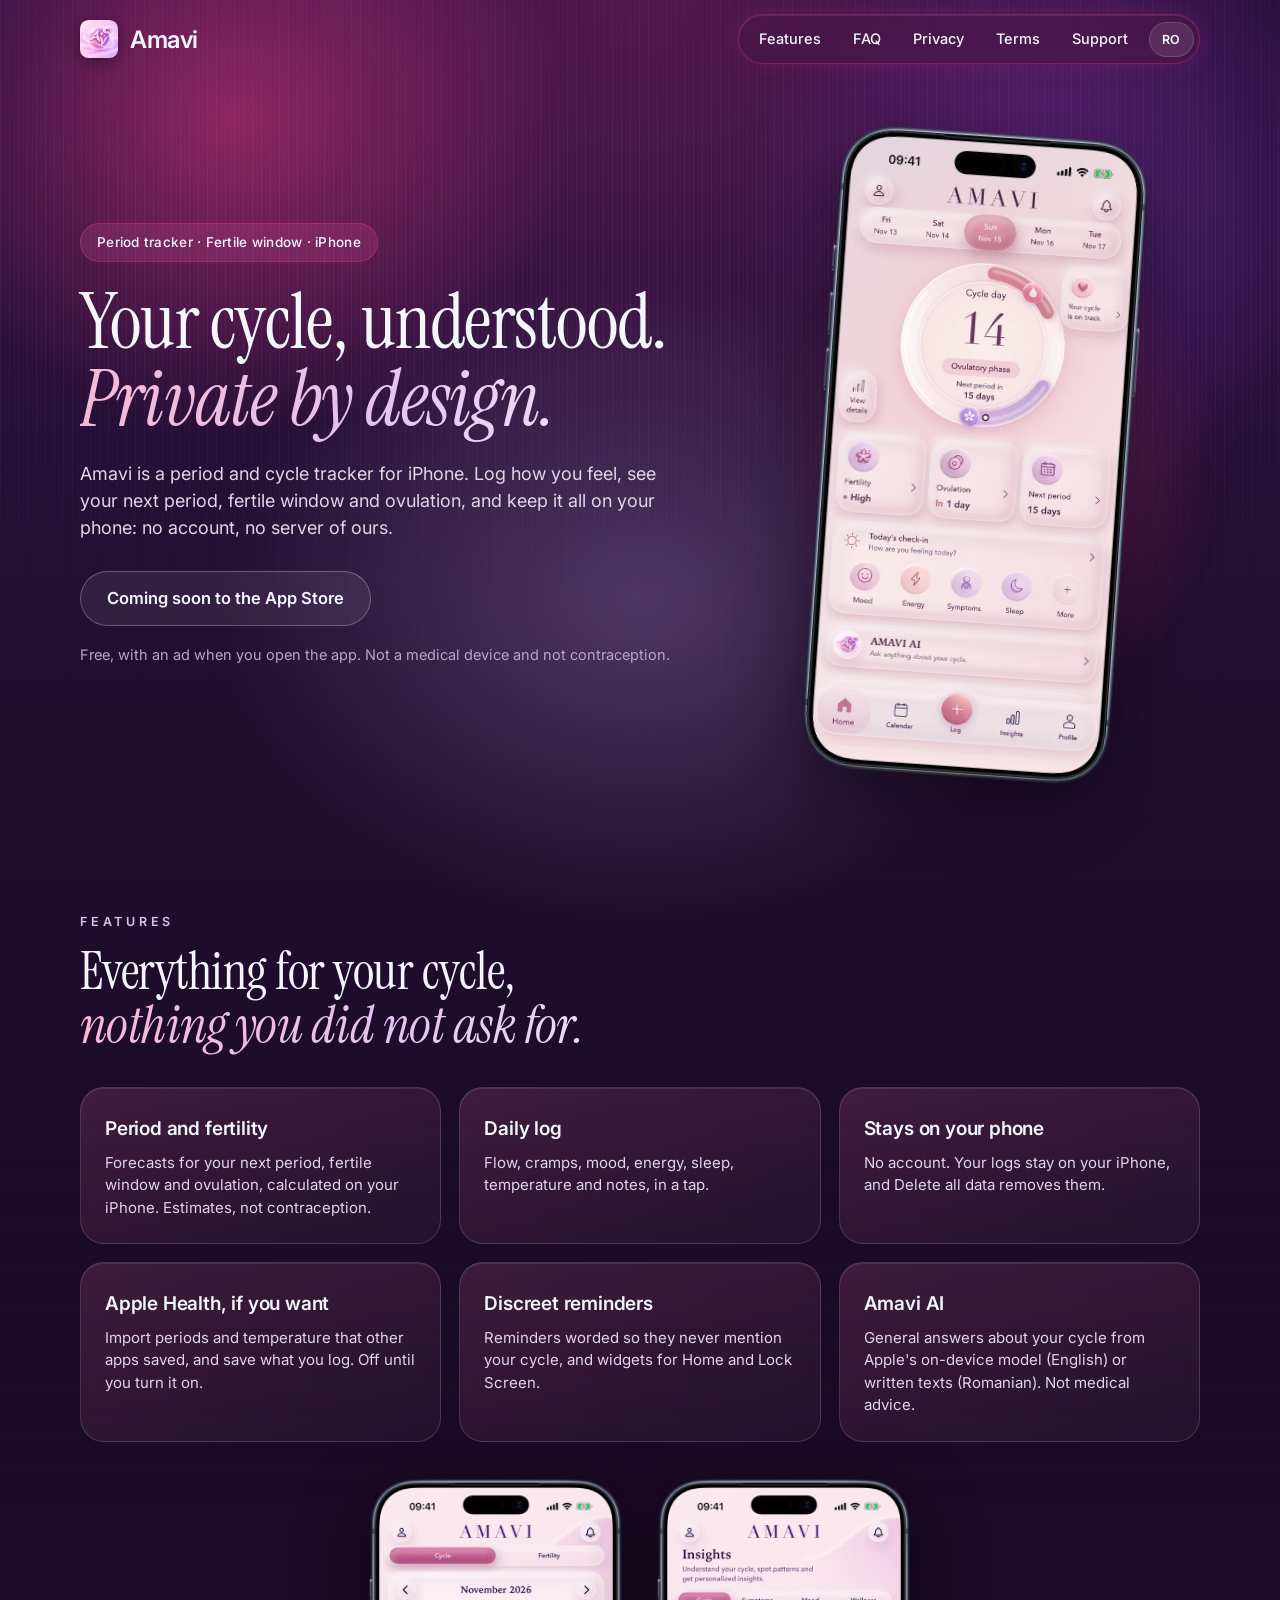
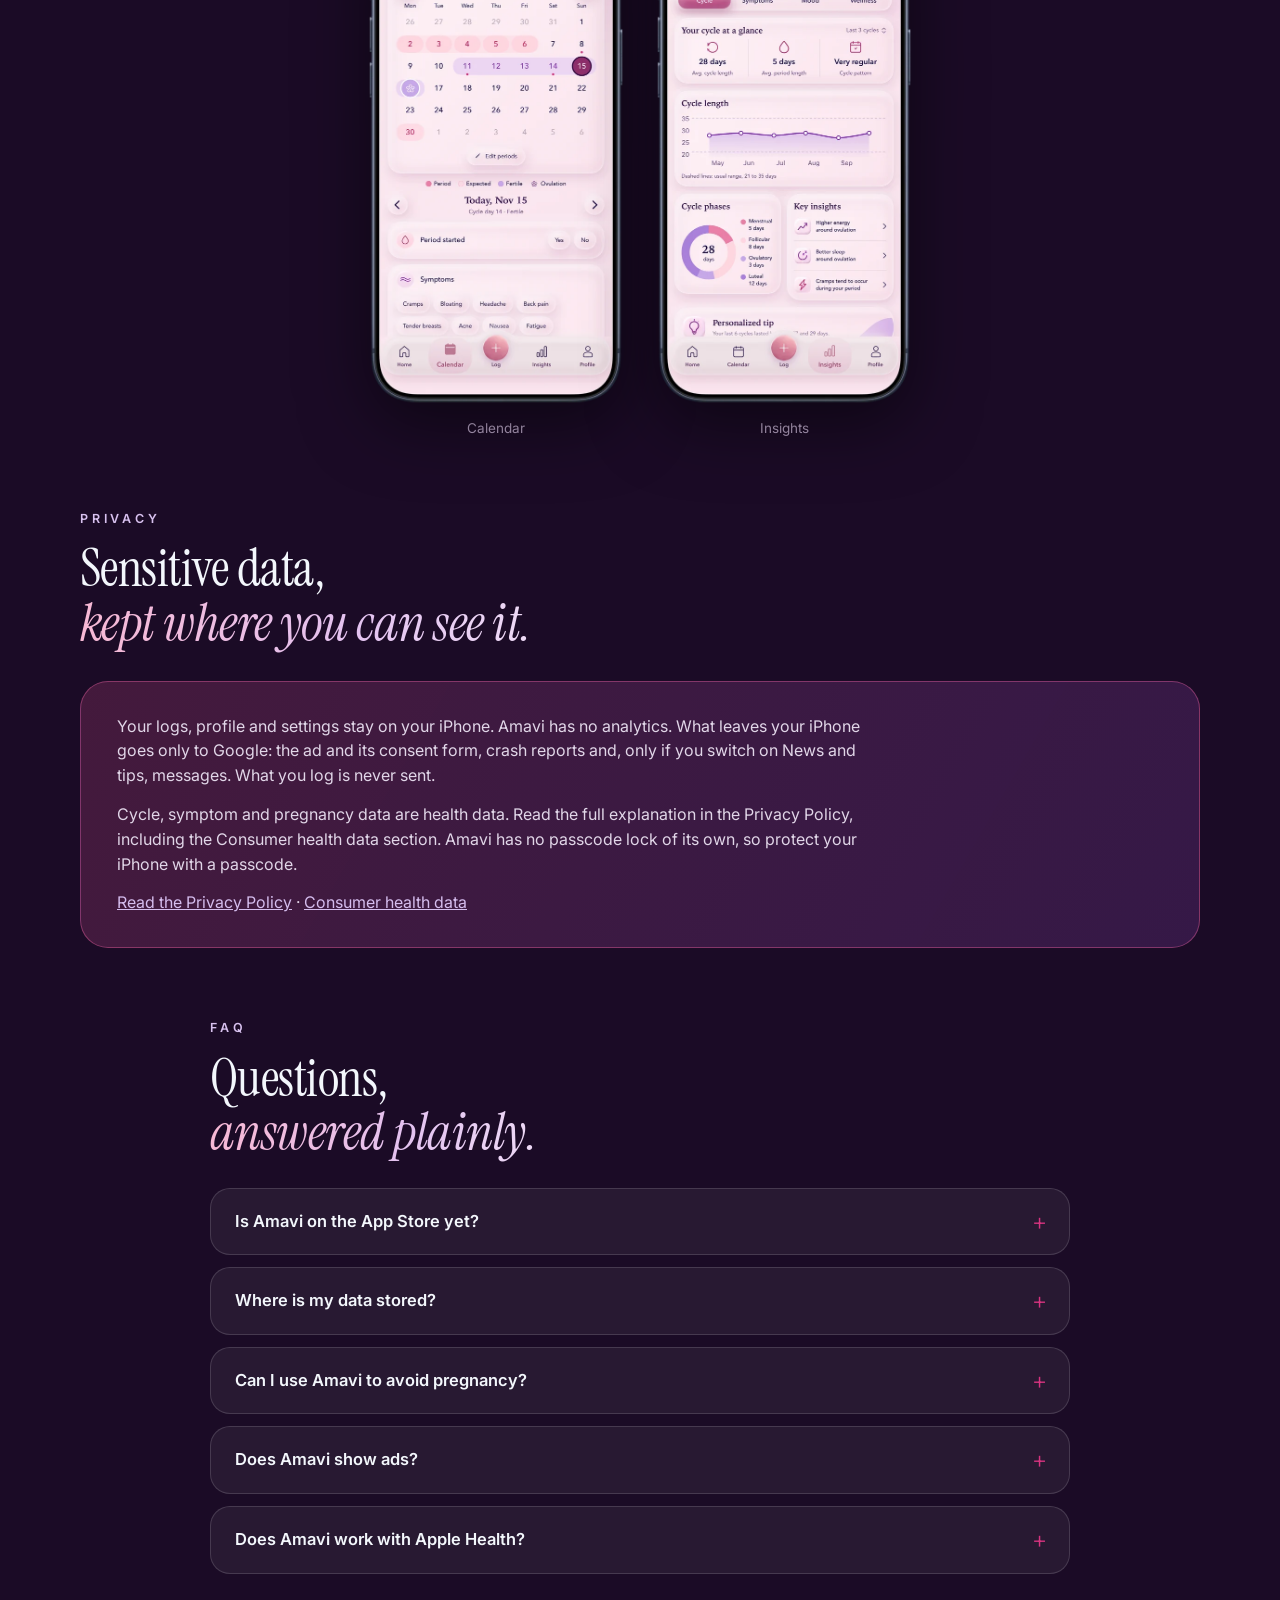
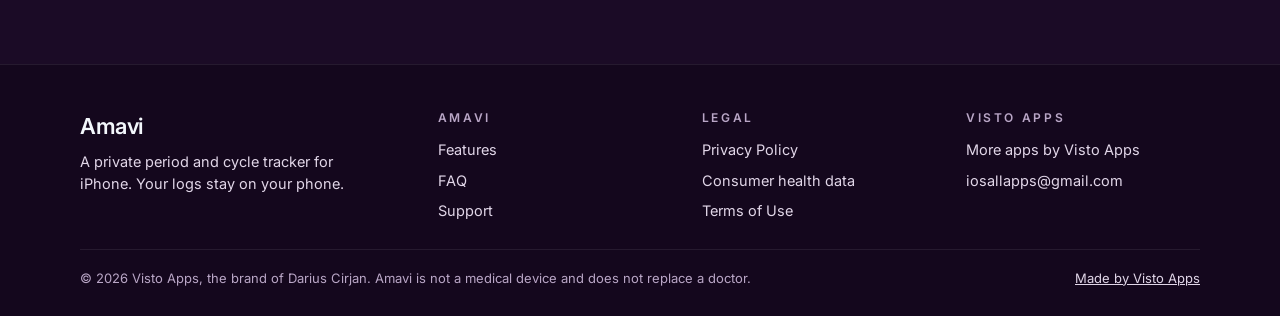
==== commit abefd178: "Correct privacy claims for crash reports, saved chat, Health import and missing birth date - QA foun" ====
--- a/index.html
+++ b/index.html
@@ -28,14 +28,14 @@
     <link rel="icon" type="image/png" sizes="32x32" href="favicon-32.png">
     <link rel="icon" type="image/x-icon" href="favicon.ico">
     <link rel="apple-touch-icon" href="apple-touch-icon.png">
-    <meta name="theme-color" content="#1b0b26">
+    <meta name="theme-color" content="#501950" data-scrolled="#1b0b26">
     <meta name="apple-mobile-web-app-title" content="Amavi">
     <link rel="preload" href="assets/fonts/instrument-serif.woff2" as="font" type="font/woff2" crossorigin>
     <link rel="preload" href="assets/fonts/inter.woff2" as="font" type="font/woff2" crossorigin>
     <link rel="preload" href="img/phone/home.webp" as="image" type="image/webp" fetchpriority="high">
-    <link rel="stylesheet" href="styles.css?v=20261115a">
+    <link rel="stylesheet" href="styles.css?v=20261116s">
     <script type="application/ld+json">{"@context": "https://schema.org", "@graph": [{"@type": "MobileApplication", "@id": "https://amaviapp.com/#app", "name": "Amavi", "alternateName": "Amavi: Period Tracker", "description": "Private period and cycle tracker for iPhone: log your cycle and get forecasts for your next period, fertile window and ovulation. Your logs stay on your iPhone.", "operatingSystem": "iOS 18.0 or later", "applicationCategory": "HealthApplication", "url": "https://amaviapp.com/", "image": "https://amaviapp.com/img/icon-256.webp", "screenshot": ["https://amaviapp.com/img/phone/home.webp", "https://amaviapp.com/img/phone/calendar.webp", "https://amaviapp.com/img/phone/insights.webp"], "inLanguage": ["en", "ro"], "author": {"@id": "https://vistoapps.com/#org"}, "publisher": {"@id": "https://vistoapps.com/#org"}}, {"@type": "Organization", "@id": "https://vistoapps.com/#org", "name": "Visto Apps", "url": "https://vistoapps.com", "email": "iosallapps@gmail.com", "founder": {"@type": "Person", "name": "Darius Cirjan"}}, {"@type": "WebSite", "@id": "https://amaviapp.com/#site", "url": "https://amaviapp.com/", "name": "Amavi", "publisher": {"@id": "https://vistoapps.com/#org"}, "inLanguage": ["en", "ro"]}]}</script>
-    <script src="animations.js?v=20261115a" defer></script>
+    <script src="animations.js?v=20261116s" defer></script>
     <script type="application/ld+json" data-gen="faq">{"@context": "https://schema.org", "@type": "FAQPage", "mainEntity": [{"@type": "Question", "name": "Is Amavi on the App Store yet?", "acceptedAnswer": {"@type": "Answer", "text": "Not yet. Amavi is coming soon to the App Store for iPhone (iOS 18 or later)."}}, {"@type": "Question", "name": "Where is my data stored?", "acceptedAnswer": {"@type": "Answer", "text": "Only on your iPhone. There is no account and no server of ours that receives your logs. In the app, Profile, Delete all data removes everything. See the Privacy Policy for details, including Apple Health and backups."}}, {"@type": "Question", "name": "Can I use Amavi to avoid pregnancy?", "acceptedAnswer": {"@type": "Answer", "text": "No. Amavi is not a contraceptive and not a medical device. Predictions of your period, fertile window and ovulation are estimates and can be wrong. Talk to a doctor about contraception."}}, {"@type": "Question", "name": "Does Amavi show ads?", "acceptedAnswer": {"@type": "Answer", "text": "Yes. Amavi is free and shows one full-screen ad from Google AdMob when you open the app or come back to it. What you log is never put into an ad request. You can change your ad choices in Profile, Ad privacy choices (where the consent form applies) and in iOS Settings, Privacy & Security, Tracking."}}, {"@type": "Question", "name": "Does Amavi work with Apple Health?", "acceptedAnswer": {"@type": "Answer", "text": "Optionally. If you switch on Profile, Apple Health, Amavi reads periods, spotting, basal body temperature, ovulation and pregnancy tests and sexual activity that other apps saved, and saves what you log. It stays on your iPhone and you can turn it off at any time."}}]}</script>
 </head>
 <body>
@@ -97,7 +97,7 @@
                 <span class="section-label" data-en="Privacy" data-ro="Confidențialitate">Privacy</span>
                 <h2 data-en="Sensitive data,&lt;br&gt;&lt;em&gt;kept where you can see it.&lt;/em&gt;" data-ro="Date sensibile,&lt;br&gt;&lt;em&gt;păstrate unde le poți vedea.&lt;/em&gt;">Sensitive data,<br><em>kept where you can see it.</em></h2>
                 <div class="privacy-note">
-                    <p data-en="Your logs, profile and settings stay on your iPhone. Amavi has no analytics and no crash-reporting service. The only network traffic is one Google AdMob ad, and what you log is never put into an ad request." data-ro="Jurnalul, profilul și setările rămân pe iPhone. Amavi nu are servicii de statistici sau de rapoarte de erori. Singurul trafic de rețea este o reclamă Google AdMob, iar ce notezi nu ajunge niciodată într-o cerere de reclamă.">Your logs, profile and settings stay on your iPhone. Amavi has no analytics and no crash-reporting service. The only network traffic is one Google AdMob ad, and what you log is never put into an ad request.</p>
+                    <p data-en="Your logs, profile and settings stay on your iPhone. Amavi has no analytics. What leaves your iPhone goes only to Google: the ad and its consent form, crash reports and, only if you switch on News and tips, messages. What you log is never sent." data-ro="Jurnalul, profilul și setările rămân pe iPhone. Amavi nu are statistici de utilizare. Ce pleacă de pe iPhone ajunge doar la Google: reclama și formularul ei de consimțământ, rapoartele de erori și, doar dacă pornești Noutăți și sfaturi, mesajele. Ce notezi nu pleacă niciodată.">Your logs, profile and settings stay on your iPhone. Amavi has no analytics. What leaves your iPhone goes only to Google: the ad and its consent form, crash reports and, only if you switch on News and tips, messages. What you log is never sent.</p>
                     <p data-en="Cycle, symptom and pregnancy data are health data. Read the full explanation in the Privacy Policy, including the Consumer health data section. Amavi has no passcode lock of its own, so protect your iPhone with a passcode." data-ro="Datele despre ciclu, simptome și sarcină sunt date de sănătate. Citește explicația completă în Politica de confidențialitate, inclusiv secțiunea Date de sănătate ale consumatorului. Amavi nu are blocare proprie cu cod, așa că protejează iPhone-ul cu un cod.">Cycle, symptom and pregnancy data are health data. Read the full explanation in the Privacy Policy, including the Consumer health data section. Amavi has no passcode lock of its own, so protect your iPhone with a passcode.</p>
                     <p><a href="privacy.html" data-en="Read the Privacy Policy" data-ro="Citește Politica de confidențialitate">Read the Privacy Policy</a> · <a href="privacy.html#consumer-health-data" data-en="Consumer health data" data-ro="Date de sănătate ale consumatorului">Consumer health data</a></p>
                 </div>
--- a/styles.css
+++ b/styles.css
@@ -3,6 +3,8 @@
 
 @font-face { font-family: "Instrument Serif"; src: url("assets/fonts/instrument-serif.woff2") format("woff2"); font-weight: 400; font-style: normal; font-display: swap; }
 @font-face { font-family: "Instrument Serif"; src: url("assets/fonts/instrument-serif-italic.woff2") format("woff2"); font-weight: 400; font-style: italic; font-display: swap; }
+@font-face { font-family: "Instrument Serif Fallback"; src: local("Times New Roman"), local("TimesNewRomanPSMT"), local("Times"), local("Liberation Serif"), local("Tinos"); font-style: normal; size-adjust: 83.4%; }
+@font-face { font-family: "Instrument Serif Fallback"; src: local("Times New Roman Italic"), local("TimesNewRomanPS-ItalicMT"), local("Times-Italic"), local("Liberation Serif Italic"), local("Tinos Italic"); font-style: italic; size-adjust: 88.1%; }
 @font-face { font-family: "Inter"; src: url("assets/fonts/inter.woff2") format("woff2"); font-weight: 100 900; font-style: normal; font-display: swap; }
 
 :root {
@@ -25,7 +27,7 @@
   --glass-line: rgba(255, 255, 255, 0.14);
   --glass-line-2: rgba(255, 255, 255, 0.26);
   --divider: rgba(255, 255, 255, 0.14);
-  --serif: "Instrument Serif", "Iowan Old Style", Georgia, serif;
+  --serif: "Instrument Serif", "Instrument Serif Fallback", Georgia, serif;
   --sans: "Inter", -apple-system, BlinkMacSystemFont, "Segoe UI", Roboto, sans-serif;
   --radius: 28px;
   --radius-sm: 20px;
@@ -113,22 +115,8 @@
   color: color-mix(in srgb, var(--c2) 70%, white);
 }
 section > .container > h2 { font-size: clamp(34px, 4.2vw, 52px); line-height: 1.04; margin-bottom: 18px; }
-.section-intro, .how-it-works-subtitle { font-size: 18px; color: var(--text-2); max-width: 640px; margin-bottom: 36px; }
-
 /* ---------- buttons ---------- */
 .cta-buttons { display: flex; flex-wrap: wrap; gap: 14px; }
-.btn-glow, .btn-store, .btn-outline {
-  display: inline-flex; align-items: center; justify-content: center; gap: 12px; padding: 14px 26px; border-radius: 999px;
-  font-weight: 600; font-size: 16.5px; text-decoration: none; transition: transform .2s var(--ease), box-shadow .2s, background .2s;
-}
-.btn-glow {
-  background: linear-gradient(180deg, color-mix(in srgb, var(--c1) 55%, white), var(--c1)); color: var(--on-c1);
-  box-shadow: 0 0 0 1px rgba(255,255,255,.5) inset, 0 10px 36px color-mix(in srgb, var(--c1) 50%, transparent);
-}
-.btn-glow:hover { transform: translateY(-1px); box-shadow: 0 0 0 1px rgba(255,255,255,.7) inset, 0 14px 46px color-mix(in srgb, var(--c1) 65%, transparent); }
-.btn-store, .btn-outline { background: rgba(255,255,255,.07); border: 1px solid var(--glass-line-2); color: var(--text); }
-.btn-store:hover, .btn-outline:hover { background: rgba(255,255,255,.12); transform: translateY(-1px); }
-.btn-large { padding: 16px 30px; font-size: 17px; }
 .trust-line { margin-top: 18px; font-size: 14.5px; color: var(--text-3); }
 
 /* ---------- hero ---------- */
@@ -159,65 +147,11 @@
 }
 .country-card:hover, .feature-card:hover { transform: translateY(-4px); border-color: color-mix(in srgb, var(--c1) 55%, white 10%); box-shadow: 0 0 34px color-mix(in srgb, var(--c1) 25%, transparent); }
 .country-card h3, .feature-card h3 { font-size: 19px; font-weight: 600; letter-spacing: -.01em; margin-bottom: 8px; }
-.country-crs { font-size: 15px; color: var(--text-2); margin-bottom: 8px; }
-.country-crs strong { color: var(--text); }
-.country-tier { font-size: 14px; color: var(--text-3); line-height: 1.5; }
 .feature-card p { font-size: 15px; color: var(--text-2); line-height: 1.5; }
-.feature-icon {
-  width: 52px; height: 52px; display: grid; place-items: center; margin-bottom: 18px; border-radius: 16px;
-  background: color-mix(in srgb, var(--c1) 22%, transparent); border: 1px solid color-mix(in srgb, var(--c1) 45%, transparent);
-  color: color-mix(in srgb, var(--c1) 40%, white);
-}
-.feature-icon svg { width: 26px; height: 26px; }
-.pro-tag {
-  display: inline-block; vertical-align: 2px; margin-left: 6px; padding: 2px 9px; border-radius: 999px; font-size: 11.5px; font-weight: 600; letter-spacing: .04em;
-  background: linear-gradient(180deg, color-mix(in srgb, var(--c1) 55%, white), var(--c1)); color: var(--on-c1);
-}
-
 /* country flags drawn as bands */
-.country-flag { display: flex; width: 56px; height: 38px; border-radius: 8px; overflow: hidden; margin-bottom: 18px; box-shadow: 0 4px 12px rgba(0,0,0,.35); border: 1px solid var(--glass-line); }
-.country-flag .flag-band { flex: 1; height: 100%; display: block; }
-.country-flag svg { width: 100%; height: 100%; display: block; }
-.country-flag.flag-horizontal { flex-direction: column; }
-.country-flag.flag-horizontal .flag-band { width: 100%; }
-
 /* ---------- accuracy note + phone shots ---------- */
-.accuracy-note {
-  display: grid; grid-template-columns: minmax(0, 1fr) 280px; gap: 40px; align-items: center; margin-top: 34px; padding: 36px 40px; border-radius: var(--radius);
-  background: linear-gradient(120deg, color-mix(in srgb, var(--c1) 18%, rgba(255,255,255,.04)), color-mix(in srgb, var(--c3) 16%, rgba(255,255,255,.03)));
-  border: 1px solid color-mix(in srgb, var(--c1) 35%, var(--glass-line));
-}
-.accuracy-note h3 { font-family: var(--serif); font-weight: 400; font-size: clamp(26px, 2.6vw, 34px); line-height: 1.1; margin-bottom: 16px; }
-.accuracy-note p { color: var(--text-2); margin-bottom: 14px; }
-.accuracy-note-kicker { color: var(--text) !important; font-weight: 600; margin-bottom: 0 !important; }
-.shot img { width: 100%; filter: drop-shadow(0 20px 34px rgba(0,0,0,.5)); }
-.shot figcaption { margin-top: 14px; font-size: 13.5px; color: var(--text-3); line-height: 1.45; text-align: center; }
-.accuracy-shot { width: 100%; max-width: 280px; justify-self: center; }
-
 /* ---------- how it works ---------- */
-.steps { display: grid; grid-template-columns: repeat(4, minmax(0, 1fr)); gap: 0; margin-top: 10px; }
-.step { padding: 6px 26px 6px; border-left: 1px solid var(--divider); }
-.step:first-child { border-left: 0; padding-left: 0; }
-.step-number {
-  width: 40px; height: 34px; display: grid; place-items: center; margin-bottom: 16px; border-radius: 11px; font-size: 15px; font-weight: 600;
-  background: color-mix(in srgb, var(--c1) 25%, transparent); border: 1px solid color-mix(in srgb, var(--c1) 55%, transparent);
-}
-.step h3 { font-size: 18px; font-weight: 600; margin-bottom: 8px; }
-.step p { font-size: 15px; color: var(--text-2); }
-
 /* ---------- plans ---------- */
-.plans .container { display: grid; grid-template-columns: minmax(0, 1fr) 280px; gap: 18px 50px; align-items: start; }
-.plans h2, .plans-grid, .plans-note { grid-column: 1; }
-.plans-shot { grid-column: 2; grid-row: 1 / span 3; max-width: 280px; justify-self: center; }
-.plans-grid { display: grid; grid-template-columns: repeat(2, minmax(0, 1fr)); gap: 18px; }
-.plan-col { padding: 26px 26px 24px; border-radius: 24px; background: var(--glass); border: 1px solid var(--glass-line); }
-.plan-col:last-child { background: linear-gradient(160deg, color-mix(in srgb, var(--c1) 26%, transparent), color-mix(in srgb, var(--c3) 18%, transparent)); border-color: color-mix(in srgb, var(--c1) 55%, white 10%); box-shadow: 0 0 34px color-mix(in srgb, var(--c1) 22%, transparent); }
-.plan-col h3 { font-size: 20px; font-weight: 600; margin-bottom: 14px; }
-.plan-col ul { margin: 0; padding: 0; list-style: none; display: grid; gap: 10px; }
-.plan-col li { position: relative; padding-left: 26px; font-size: 15px; color: var(--text-2); }
-.plan-col li::before { content: ""; position: absolute; left: 2px; top: .5em; width: 12px; height: 7px; border-left: 2px solid var(--c1); border-bottom: 2px solid var(--c1); transform: rotate(-45deg); }
-.plans-note { font-size: 14.5px; color: var(--text-3); }
-
 /* ---------- FAQ ---------- */
 .faq .container { max-width: calc(860px + var(--gutter) * 2); }
 .faq-list { display: grid; gap: 12px; margin-top: 28px; }
@@ -229,21 +163,7 @@
 .faq-item[open] summary::after { transform: translateY(-50%) rotate(45deg); }
 .faq-item summary:hover { background: rgba(255,255,255,.03); }
 .faq-item p { padding: 0 24px 22px; color: var(--text-2); }
-.faq-item a { color: color-mix(in srgb, var(--c2) 75%, white); }
-
 /* ---------- CTA ---------- */
-.cta-section { padding: 30px 0 80px; }
-.cta-section .container {
-  position: relative; overflow: hidden; text-align: center; padding-top: 50px; padding-bottom: 54px; border-radius: var(--radius);
-  max-width: calc(var(--max) - 80px);
-  background: linear-gradient(110deg, color-mix(in srgb, var(--c1) 34%, transparent), color-mix(in srgb, var(--c3) 26%, transparent) 55%, color-mix(in srgb, var(--c2) 22%, transparent));
-  border: 1.5px solid color-mix(in srgb, var(--c1) 50%, white 15%);
-}
-.cta-section h2 { font-size: clamp(30px, 3.6vw, 46px); line-height: 1.08; max-width: 760px; margin: 0 auto 14px; }
-.cta-section p { font-size: 18px; color: var(--text-2); margin-bottom: 30px !important; }
-.cta-section .cta-buttons { justify-content: center; }
-#lottie-cta { width: 90px; height: 90px; margin: 0 auto 10px; }
-
 /* ---------- legal / about / support pages ---------- */
 .legal-page { max-width: 820px; margin: 0 auto; padding: 30px var(--gutter) 80px; }
 .legal-page h1 { font-size: clamp(42px, 5.4vw, 64px); line-height: 1.02; margin-bottom: 12px; }
@@ -295,9 +215,7 @@
 /* ---------- responsive ---------- */
 @media (max-width: 1080px) {
   .nav-links a { padding: 8px 11px; font-size: 14px; }
-  .steps { grid-template-columns: repeat(2, minmax(0, 1fr)); row-gap: 30px; }
-  .step:nth-child(3) { border-left: 0; padding-left: 0; }
-}
+  }
 @media (max-width: 900px) {
   :root { --gutter: 24px; }
   .mobile-menu-btn { display: grid; }
@@ -309,9 +227,6 @@
   .hero .container { grid-template-columns: 1fr; text-align: left; }
   .hero-phone { width: min(280px, 72%); margin-top: 10px; }
   .countries-grid, .features-grid { grid-template-columns: repeat(2, minmax(0, 1fr)); }
-  .accuracy-note { grid-template-columns: 1fr; padding: 30px 28px; }
-  .plans .container { grid-template-columns: 1fr; }
-  .plans-shot { grid-column: 1; grid-row: auto; }
   .footer-content { grid-template-columns: 1fr 1fr; }
 }
 @media (max-width: 640px) {
@@ -322,14 +237,8 @@
   .hero { padding: 18px 0 40px; }
   .hero-content h1 { font-size: clamp(40px, 11.5vw, 52px); }
   .hero-content .tagline { font-size: 16.5px; }
-  .cta-buttons > a { flex: 1 1 100%; }
   .countries, .features, .how-it-works, .plans, .faq { padding: 46px 0; }
   .countries-grid, .features-grid, .plans-grid { grid-template-columns: 1fr; }
-  .steps { grid-template-columns: 1fr; }
-  .step, .step:nth-child(3) { border-left: 0; padding: 18px 0 0; border-top: 1px solid var(--divider); }
-  .step:first-child { border-top: 0; padding-top: 0; }
-  .accuracy-note { padding: 26px 20px; }
-  .cta-section .container { padding: 40px 20px 44px; border-radius: 24px; margin: 0 var(--gutter); width: auto; }
   .legal-page { padding-top: 16px; }
   .legal-toc ol { columns: 1; }
   .legal-table thead { position: absolute; width: 1px; height: 1px; overflow: hidden; clip: rect(0 0 0 0); }
@@ -361,3 +270,7 @@
 .legal-lead { margin-bottom: 18px; }
 .lang-link { display: inline-block; margin-bottom: 18px; color: var(--text-2); }
 @media (max-width: 640px) { .screens { grid-template-columns: repeat(2, minmax(0, 1fr)); gap: 14px; } .privacy-note { padding: 24px 20px; margin-left: -12px; margin-right: -12px; } }
+
+/* overscroll:start  the aurora stretches from its bottom edge while iOS rubber-bands the top (--osy set by the script) */
+.animated-bg { transform-origin: 50% 100%; scale: 1 calc(1 + var(--osy, 0) / 1500); }
+/* overscroll:end */
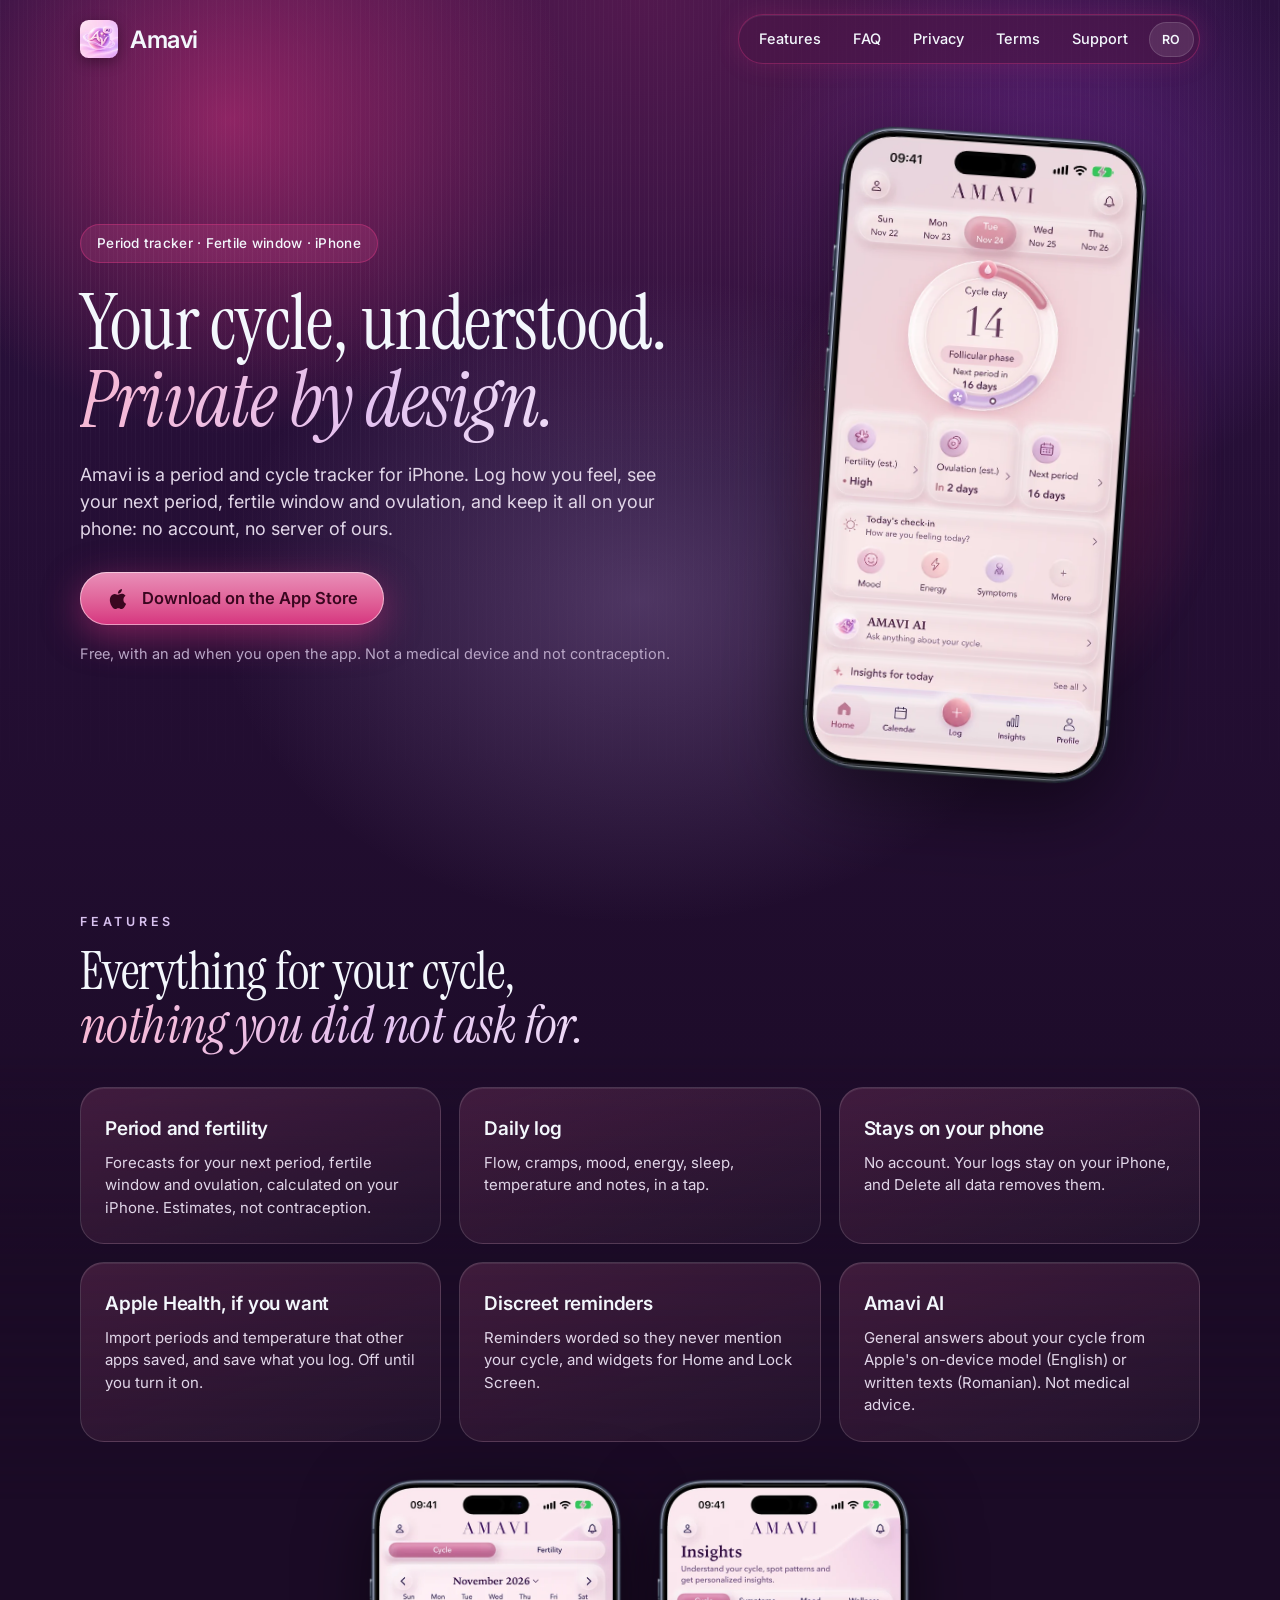
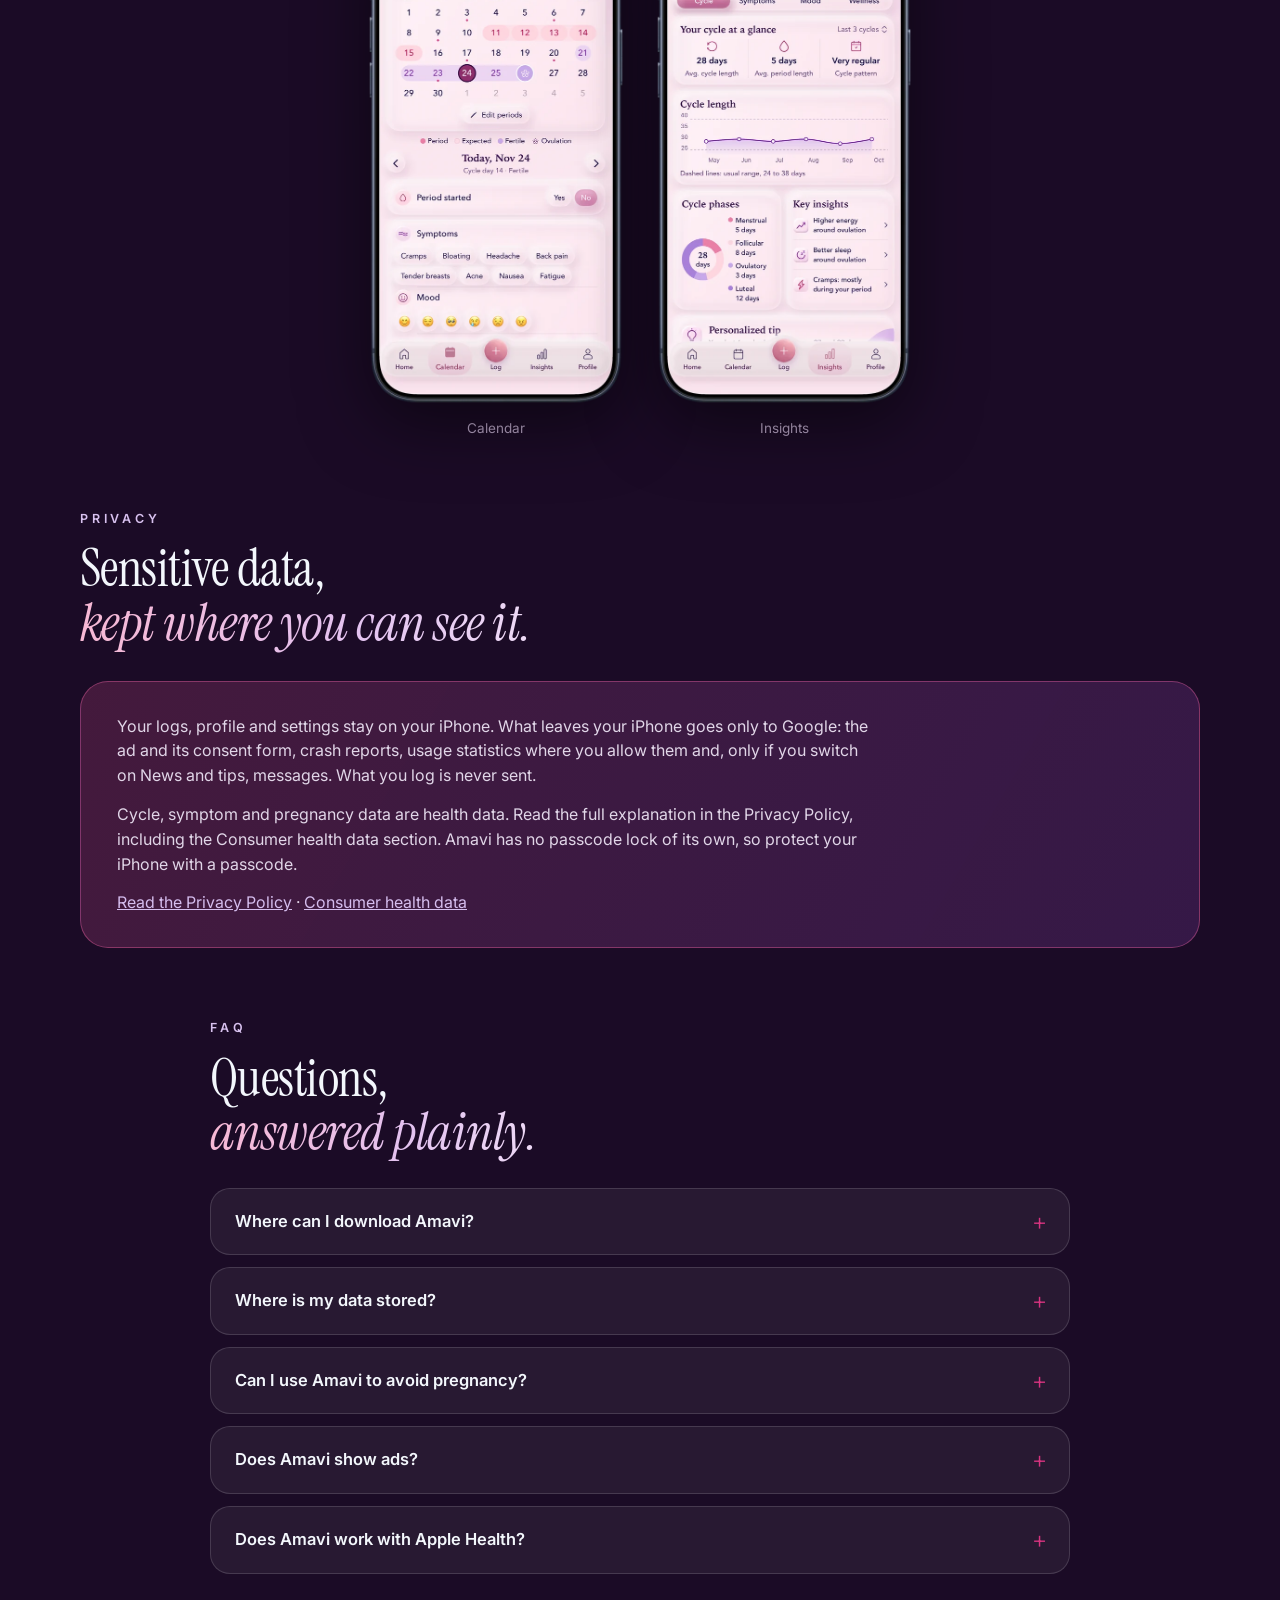
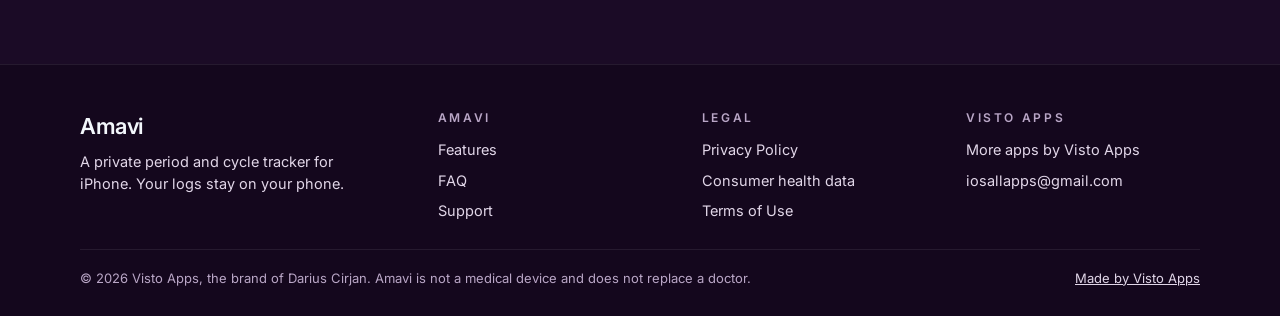
==== commit faeaf8a1: "Launch: App Store button, smart banner and Firebase Analytics in the privacy policy - Amavi is live," ====
--- a/index.html
+++ b/index.html
@@ -3,8 +3,9 @@
 <head>
     <meta charset="UTF-8">
     <meta name="viewport" content="width=device-width, initial-scale=1.0">
+    <meta name="apple-itunes-app" content="app-id=6833096412">
     <title data-en="Amavi: Period Tracker and Cycle Calendar" data-ro="Amavi: calendar menstrual și tracker de ciclu">Amavi: Period Tracker and Cycle Calendar</title>
-    <meta name="description" content="Amavi is a private period tracker and cycle calendar for iPhone: next period, fertile window, ovulation and a daily log. Your logs stay on your phone. Coming soon." data-ro="Amavi este un calendar menstrual privat pentru iPhone: următoarea menstruație, fereastra fertilă, ovulația și jurnal zilnic. Jurnalul rămâne pe telefonul tău. În curând.">
+    <meta name="description" content="Amavi is a private period tracker and cycle calendar for iPhone: next period, fertile window, ovulation and a daily log. Your logs stay on your phone. Free on the App Store." data-ro="Amavi este un calendar menstrual privat pentru iPhone: următoarea menstruație, fereastra fertilă, ovulația și jurnal zilnic. Jurnalul rămâne pe telefonul tău. Gratuită în App Store.">
     <meta name="author" content="Visto Apps">
     <meta name="robots" content="index, follow">
     <link rel="canonical" href="https://amaviapp.com/">
@@ -12,7 +13,7 @@
     <link rel="alternate" hreflang="ro" href="https://amaviapp.com/ro/">
     <link rel="alternate" hreflang="x-default" href="https://amaviapp.com/">
     <meta property="og:title" content="Amavi: private period and cycle tracker for iPhone" data-ro="Amavi: calendar menstrual și de ciclu privat pentru iPhone">
-    <meta property="og:description" content="Period, fertile window and ovulation forecasts and a daily log. Your logs stay on your iPhone. Coming soon to the App Store." data-ro="Previziuni pentru menstruație, fereastra fertilă și ovulație și jurnal zilnic. Jurnalul rămâne pe iPhone. În curând în App Store.">
+    <meta property="og:description" content="Period, fertile window and ovulation forecasts and a daily log. Your logs stay on your iPhone. Free on the App Store." data-ro="Previziuni pentru menstruație, fereastra fertilă și ovulație și jurnal zilnic. Jurnalul rămâne pe iPhone. Gratuită în App Store.">
     <meta property="og:type" content="website">
     <meta property="og:url" content="https://amaviapp.com/">
     <meta property="og:site_name" content="Amavi">
@@ -23,7 +24,7 @@
     <meta property="og:locale:alternate" content="ro_RO">
     <meta name="twitter:card" content="summary_large_image">
     <meta name="twitter:title" content="Amavi: private period and cycle tracker for iPhone" data-ro="Amavi: calendar menstrual și de ciclu privat pentru iPhone">
-    <meta name="twitter:description" content="Period, fertile window and ovulation forecasts and a daily log. Your logs stay on your iPhone. Coming soon to the App Store." data-ro="Previziuni pentru menstruație, fereastra fertilă și ovulație și jurnal zilnic. Jurnalul rămâne pe iPhone. În curând în App Store.">
+    <meta name="twitter:description" content="Period, fertile window and ovulation forecasts and a daily log. Your logs stay on your iPhone. Free on the App Store." data-ro="Previziuni pentru menstruație, fereastra fertilă și ovulație și jurnal zilnic. Jurnalul rămâne pe iPhone. Gratuită în App Store.">
     <meta name="twitter:image" content="https://amaviapp.com/og-image.jpg">
     <link rel="icon" type="image/png" sizes="32x32" href="favicon-32.png">
     <link rel="icon" type="image/x-icon" href="favicon.ico">
@@ -34,9 +35,9 @@
     <link rel="preload" href="assets/fonts/inter.woff2" as="font" type="font/woff2" crossorigin>
     <link rel="preload" href="img/phone/home.webp" as="image" type="image/webp" fetchpriority="high">
     <link rel="stylesheet" href="styles.css?v=20261116s">
-    <script type="application/ld+json">{"@context": "https://schema.org", "@graph": [{"@type": "MobileApplication", "@id": "https://amaviapp.com/#app", "name": "Amavi", "alternateName": "Amavi: Period Tracker", "description": "Private period and cycle tracker for iPhone: log your cycle and get forecasts for your next period, fertile window and ovulation. Your logs stay on your iPhone.", "operatingSystem": "iOS 18.0 or later", "applicationCategory": "HealthApplication", "url": "https://amaviapp.com/", "image": "https://amaviapp.com/img/icon-256.webp", "screenshot": ["https://amaviapp.com/img/phone/home.webp", "https://amaviapp.com/img/phone/calendar.webp", "https://amaviapp.com/img/phone/insights.webp"], "inLanguage": ["en", "ro"], "author": {"@id": "https://vistoapps.com/#org"}, "publisher": {"@id": "https://vistoapps.com/#org"}}, {"@type": "Organization", "@id": "https://vistoapps.com/#org", "name": "Visto Apps", "url": "https://vistoapps.com", "email": "iosallapps@gmail.com", "founder": {"@type": "Person", "name": "Darius Cirjan"}}, {"@type": "WebSite", "@id": "https://amaviapp.com/#site", "url": "https://amaviapp.com/", "name": "Amavi", "publisher": {"@id": "https://vistoapps.com/#org"}, "inLanguage": ["en", "ro"]}]}</script>
+    <script type="application/ld+json">{"@context": "https://schema.org", "@graph": [{"@type": "MobileApplication", "@id": "https://amaviapp.com/#app", "downloadUrl": "https://apps.apple.com/app/id6833096412", "installUrl": "https://apps.apple.com/app/id6833096412", "sameAs": ["https://apps.apple.com/app/id6833096412"], "name": "Amavi", "alternateName": "Amavi: Period Tracker", "description": "Private period and cycle tracker for iPhone: log your cycle and get forecasts for your next period, fertile window and ovulation. Your logs stay on your iPhone.", "operatingSystem": "iOS 18.0 or later", "applicationCategory": "HealthApplication", "url": "https://amaviapp.com/", "image": "https://amaviapp.com/img/icon-256.webp", "screenshot": ["https://amaviapp.com/img/phone/home.webp", "https://amaviapp.com/img/phone/calendar.webp", "https://amaviapp.com/img/phone/insights.webp"], "inLanguage": ["en", "ro"], "author": {"@id": "https://vistoapps.com/#org"}, "publisher": {"@id": "https://vistoapps.com/#org"}}, {"@type": "Organization", "@id": "https://vistoapps.com/#org", "name": "Visto Apps", "url": "https://vistoapps.com", "email": "iosallapps@gmail.com", "founder": {"@type": "Person", "name": "Darius Cirjan"}}, {"@type": "WebSite", "@id": "https://amaviapp.com/#site", "url": "https://amaviapp.com/", "name": "Amavi", "publisher": {"@id": "https://vistoapps.com/#org"}, "inLanguage": ["en", "ro"]}]}</script>
     <script src="animations.js?v=20261116s" defer></script>
-    <script type="application/ld+json" data-gen="faq">{"@context": "https://schema.org", "@type": "FAQPage", "mainEntity": [{"@type": "Question", "name": "Is Amavi on the App Store yet?", "acceptedAnswer": {"@type": "Answer", "text": "Not yet. Amavi is coming soon to the App Store for iPhone (iOS 18 or later)."}}, {"@type": "Question", "name": "Where is my data stored?", "acceptedAnswer": {"@type": "Answer", "text": "Only on your iPhone. There is no account and no server of ours that receives your logs. In the app, Profile, Delete all data removes everything. See the Privacy Policy for details, including Apple Health and backups."}}, {"@type": "Question", "name": "Can I use Amavi to avoid pregnancy?", "acceptedAnswer": {"@type": "Answer", "text": "No. Amavi is not a contraceptive and not a medical device. Predictions of your period, fertile window and ovulation are estimates and can be wrong. Talk to a doctor about contraception."}}, {"@type": "Question", "name": "Does Amavi show ads?", "acceptedAnswer": {"@type": "Answer", "text": "Yes. Amavi is free and shows one full-screen ad from Google AdMob when you open the app or come back to it. What you log is never put into an ad request. You can change your ad choices in Profile, Ad privacy choices (where the consent form applies) and in iOS Settings, Privacy & Security, Tracking."}}, {"@type": "Question", "name": "Does Amavi work with Apple Health?", "acceptedAnswer": {"@type": "Answer", "text": "Optionally. If you switch on Profile, Apple Health, Amavi reads periods, spotting, basal body temperature, ovulation and pregnancy tests and sexual activity that other apps saved, and saves what you log. It stays on your iPhone and you can turn it off at any time."}}]}</script>
+    <script type="application/ld+json" data-gen="faq">{"@context": "https://schema.org", "@type": "FAQPage", "mainEntity": [{"@type": "Question", "name": "Where can I download Amavi?", "acceptedAnswer": {"@type": "Answer", "text": "Amavi is free on the App Store for iPhone (iOS 18 or later)."}}, {"@type": "Question", "name": "Where is my data stored?", "acceptedAnswer": {"@type": "Answer", "text": "Only on your iPhone. There is no account and no server of ours that receives your logs. In the app, Profile, Delete all data removes everything. See the Privacy Policy for details, including Apple Health and backups."}}, {"@type": "Question", "name": "Can I use Amavi to avoid pregnancy?", "acceptedAnswer": {"@type": "Answer", "text": "No. Amavi is not a contraceptive and not a medical device. Predictions of your period, fertile window and ovulation are estimates and can be wrong. Talk to a doctor about contraception."}}, {"@type": "Question", "name": "Does Amavi show ads?", "acceptedAnswer": {"@type": "Answer", "text": "Yes. Amavi is free and shows one full-screen ad from Google AdMob when you open the app or come back to it. What you log is never put into an ad request. You can change your ad choices in Profile, Ad privacy choices (where the consent form applies) and in iOS Settings, Privacy & Security, Tracking."}}, {"@type": "Question", "name": "Does Amavi work with Apple Health?", "acceptedAnswer": {"@type": "Answer", "text": "Optionally. If you switch on Profile, Apple Health, Amavi reads periods, spotting, basal body temperature, ovulation and pregnancy tests and sexual activity that other apps saved, and saves what you log. It stays on your iPhone and you can turn it off at any time."}}]}</script>
 </head>
 <body>
     <a href="#main" class="skip-link" data-en="Skip to main content" data-ro="Sari la conținutul principal">Skip to main content</a>
@@ -67,7 +68,7 @@
                     <h1 data-en="Your cycle, understood.&lt;br&gt;&lt;em&gt;Private by design.&lt;/em&gt;" data-ro="Ciclul tău, înțeles.&lt;br&gt;&lt;em&gt;Privat prin construcție.&lt;/em&gt;">Your cycle, understood.<br><em>Private by design.</em></h1>
                     <p class="tagline" data-en="Amavi is a period and cycle tracker for iPhone. Log how you feel, see your next period, fertile window and ovulation, and keep it all on your phone: no account, no server of ours." data-ro="Amavi este un calendar menstrual și de ciclu pentru iPhone. Notezi cum te simți, vezi următoarea menstruație, fereastra fertilă și ovulația și păstrezi totul pe telefon: fără cont, fără server al nostru.">Amavi is a period and cycle tracker for iPhone. Log how you feel, see your next period, fertile window and ovulation, and keep it all on your phone: no account, no server of ours.</p>
                     <div class="cta-buttons">
-                        <span class="btn-soon" role="note"><span data-en="Coming soon to the App Store" data-ro="În curând în App Store">Coming soon to the App Store</span></span>
+                        <a href="https://apps.apple.com/app/id6833096412" class="btn-glow" rel="noopener"><svg width="24" height="24" viewBox="0 0 24 24" fill="currentColor" aria-hidden="true"><path d="M18.71 19.5C17.88 20.74 17 21.95 15.66 21.97C14.32 22 13.89 21.18 12.37 21.18C10.84 21.18 10.37 21.95 9.09997 22C7.78997 22.05 6.79997 20.68 5.95997 19.47C4.24997 17 2.93997 12.45 4.69997 9.39C5.56997 7.87 7.12997 6.91 8.81997 6.88C10.1 6.86 11.32 7.75 12.11 7.75C12.89 7.75 14.37 6.68 15.92 6.84C16.57 6.87 18.39 7.1 19.56 8.82C19.47 8.88 17.39 10.1 17.41 12.63C17.44 15.65 20.06 16.66 20.09 16.67C20.06 16.74 19.67 18.11 18.71 19.5ZM13 3.5C13.73 2.67 14.94 2.04 15.94 2C16.07 3.17 15.6 4.35 14.9 5.19C14.21 6.04 13.07 6.7 11.95 6.61C11.8 5.46 12.36 4.26 13 3.5Z"/></svg><span data-en="Download on the App Store" data-ro="Descarcă din App Store">Download on the App Store</span></a>
                     </div>
                     <p class="trust-line" data-en="Free, with an ad when you open the app. Not a medical device and not contraception." data-ro="Gratuită, cu o reclamă la deschiderea aplicației. Nu este dispozitiv medical și nici contracepție.">Free, with an ad when you open the app. Not a medical device and not contraception.</p>
                 </div>
@@ -97,7 +98,7 @@
                 <span class="section-label" data-en="Privacy" data-ro="Confidențialitate">Privacy</span>
                 <h2 data-en="Sensitive data,&lt;br&gt;&lt;em&gt;kept where you can see it.&lt;/em&gt;" data-ro="Date sensibile,&lt;br&gt;&lt;em&gt;păstrate unde le poți vedea.&lt;/em&gt;">Sensitive data,<br><em>kept where you can see it.</em></h2>
                 <div class="privacy-note">
-                    <p data-en="Your logs, profile and settings stay on your iPhone. Amavi has no analytics. What leaves your iPhone goes only to Google: the ad and its consent form, crash reports and, only if you switch on News and tips, messages. What you log is never sent." data-ro="Jurnalul, profilul și setările rămân pe iPhone. Amavi nu are statistici de utilizare. Ce pleacă de pe iPhone ajunge doar la Google: reclama și formularul ei de consimțământ, rapoartele de erori și, doar dacă pornești Noutăți și sfaturi, mesajele. Ce notezi nu pleacă niciodată.">Your logs, profile and settings stay on your iPhone. Amavi has no analytics. What leaves your iPhone goes only to Google: the ad and its consent form, crash reports and, only if you switch on News and tips, messages. What you log is never sent.</p>
+                    <p data-en="Your logs, profile and settings stay on your iPhone. What leaves your iPhone goes only to Google: the ad and its consent form, crash reports, usage statistics where you allow them and, only if you switch on News and tips, messages. What you log is never sent." data-ro="Jurnalul, profilul și setările rămân pe iPhone. Ce pleacă de pe iPhone ajunge doar la Google: reclama și formularul ei de consimțământ, rapoartele de erori, statisticile de utilizare acolo unde le permiți și, doar dacă pornești Noutăți și sfaturi, mesajele. Ce notezi nu pleacă niciodată.">Your logs, profile and settings stay on your iPhone. What leaves your iPhone goes only to Google: the ad and its consent form, crash reports, usage statistics where you allow them and, only if you switch on News and tips, messages. What you log is never sent.</p>
                     <p data-en="Cycle, symptom and pregnancy data are health data. Read the full explanation in the Privacy Policy, including the Consumer health data section. Amavi has no passcode lock of its own, so protect your iPhone with a passcode." data-ro="Datele despre ciclu, simptome și sarcină sunt date de sănătate. Citește explicația completă în Politica de confidențialitate, inclusiv secțiunea Date de sănătate ale consumatorului. Amavi nu are blocare proprie cu cod, așa că protejează iPhone-ul cu un cod.">Cycle, symptom and pregnancy data are health data. Read the full explanation in the Privacy Policy, including the Consumer health data section. Amavi has no passcode lock of its own, so protect your iPhone with a passcode.</p>
                     <p><a href="privacy.html" data-en="Read the Privacy Policy" data-ro="Citește Politica de confidențialitate">Read the Privacy Policy</a> · <a href="privacy.html#consumer-health-data" data-en="Consumer health data" data-ro="Date de sănătate ale consumatorului">Consumer health data</a></p>
                 </div>
@@ -108,7 +109,7 @@
                 <span class="section-label" data-en="FAQ" data-ro="Întrebări">FAQ</span>
                 <h2 data-en="Questions,&lt;br&gt;&lt;em&gt;answered plainly.&lt;/em&gt;" data-ro="Întrebări,&lt;br&gt;&lt;em&gt;cu răspunsuri clare.&lt;/em&gt;">Questions,<br><em>answered plainly.</em></h2>
                 <div class="faq-list">
-                    <details class="faq-item"><summary data-en="Is Amavi on the App Store yet?" data-ro="Amavi este deja în App Store?">Is Amavi on the App Store yet?</summary><p data-en="Not yet. Amavi is coming soon to the App Store for iPhone (iOS 18 or later)." data-ro="Încă nu. Amavi vine în curând în App Store pentru iPhone (iOS 18 sau mai nou).">Not yet. Amavi is coming soon to the App Store for iPhone (iOS 18 or later).</p></details>
+                    <details class="faq-item"><summary data-en="Where can I download Amavi?" data-ro="De unde descarc Amavi?">Where can I download Amavi?</summary><p data-en="Amavi is free on the App Store for iPhone (iOS 18 or later)." data-ro="Amavi este gratuită în App Store pentru iPhone (iOS 18 sau mai nou).">Amavi is free on the App Store for iPhone (iOS 18 or later).</p></details>
                     <details class="faq-item"><summary data-en="Where is my data stored?" data-ro="Unde sunt stocate datele mele?">Where is my data stored?</summary><p data-en="Only on your iPhone. There is no account and no server of ours that receives your logs. In the app, Profile, Delete all data removes everything. See the Privacy Policy for details, including Apple Health and backups." data-ro="Doar pe iPhone-ul tău. Nu există cont și nici server al nostru care să primească jurnalul. În aplicație, Profil, Șterge toate datele elimină tot. Vezi Politica de confidențialitate pentru detalii, inclusiv despre Apple Health și copiile de siguranță.">Only on your iPhone. There is no account and no server of ours that receives your logs. In the app, Profile, Delete all data removes everything. See the Privacy Policy for details, including Apple Health and backups.</p></details>
                     <details class="faq-item"><summary data-en="Can I use Amavi to avoid pregnancy?" data-ro="Pot folosi Amavi ca să evit o sarcină?">Can I use Amavi to avoid pregnancy?</summary><p data-en="No. Amavi is not a contraceptive and not a medical device. Predictions of your period, fertile window and ovulation are estimates and can be wrong. Talk to a doctor about contraception." data-ro="Nu. Amavi nu este un contraceptiv și nici un dispozitiv medical. Previziunile pentru menstruație, fereastra fertilă și ovulație sunt estimări și pot fi greșite. Discută cu medicul despre contracepție.">No. Amavi is not a contraceptive and not a medical device. Predictions of your period, fertile window and ovulation are estimates and can be wrong. Talk to a doctor about contraception.</p></details>
                     <details class="faq-item"><summary data-en="Does Amavi show ads?" data-ro="Amavi afișează reclame?">Does Amavi show ads?</summary><p data-en="Yes. Amavi is free and shows one full-screen ad from Google AdMob when you open the app or come back to it. What you log is never put into an ad request. You can change your ad choices in Profile, Ad privacy choices (where the consent form applies) and in iOS Settings, Privacy &amp; Security, Tracking." data-ro="Da. Amavi este gratuită și afișează o reclamă pe tot ecranul de la Google AdMob când deschizi aplicația sau te întorci în ea. Ce notezi nu ajunge niciodată într-o cerere de reclamă. Alegerile pentru reclame se schimbă în Profil, Opțiuni de confidențialitate pentru reclame (unde se aplică formularul de consimțământ) și în Setări iOS, Confidențialitate și securitate, Urmărire.">Yes. Amavi is free and shows one full-screen ad from Google AdMob when you open the app or come back to it. What you log is never put into an ad request. You can change your ad choices in Profile, Ad privacy choices (where the consent form applies) and in iOS Settings, Privacy & Security, Tracking.</p></details>
--- a/styles.css
+++ b/styles.css
@@ -258,7 +258,8 @@
 }
 
 /* ---------- Amavi additions ---------- */
-.btn-soon { cursor: default; background: rgba(255,255,255,.07); border: 1px solid var(--glass-line-2); color: var(--text); display: inline-flex; align-items: center; justify-content: center; gap: 12px; padding: 14px 26px; border-radius: 999px; font-weight: 600; font-size: 16.5px; }
+.btn-glow { display: inline-flex; align-items: center; justify-content: center; gap: 12px; padding: 14px 26px; border-radius: 999px; font-weight: 600; font-size: 16.5px; text-decoration: none; transition: transform .2s, box-shadow .2s; background: linear-gradient(180deg, color-mix(in srgb, var(--c1) 55%, white), var(--c1)); color: var(--on-c1); box-shadow: 0 0 0 1px rgba(255,255,255,.5) inset, 0 10px 36px color-mix(in srgb, var(--c1) 50%, transparent); }
+.btn-glow:hover { transform: translateY(-1px); box-shadow: 0 0 0 1px rgba(255,255,255,.7) inset, 0 14px 46px color-mix(in srgb, var(--c1) 65%, transparent); }
 .screens { display: grid; grid-template-columns: repeat(2, minmax(0, 260px)); gap: 28px; justify-content: center; margin-top: 34px; }
 .screens figure img { width: 100%; filter: drop-shadow(0 20px 34px rgba(0,0,0,.5)); }
 .screens figcaption { margin-top: 12px; font-size: 13.5px; color: var(--text-3); text-align: center; }
